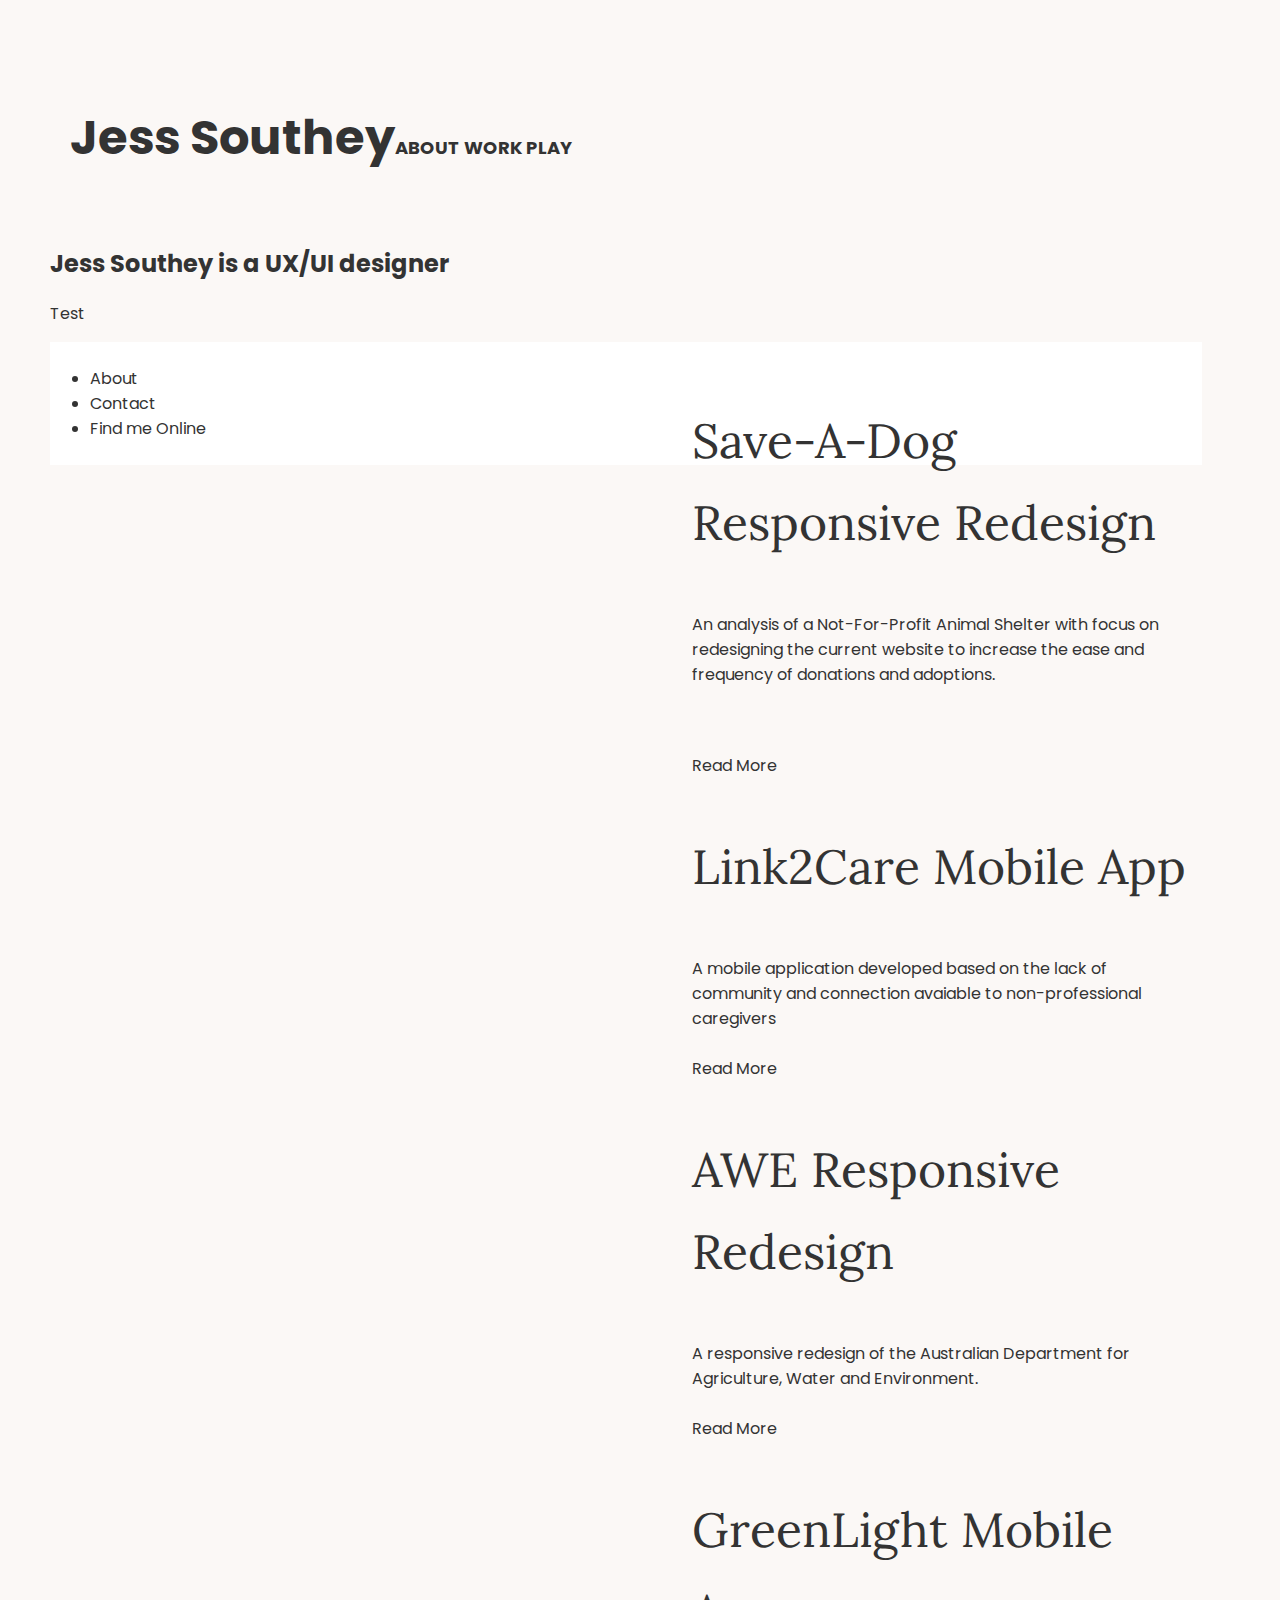
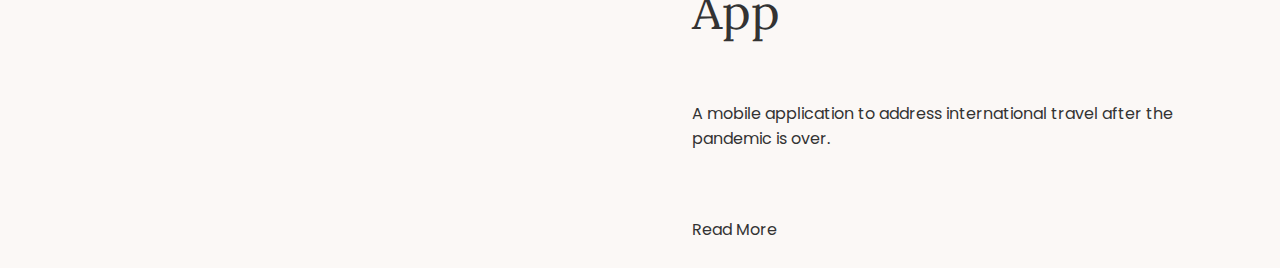
==== index.html @ 93e2e29a "work today" ====
<!DOCTYPE html>
<html>
<head>
    <title>Jess Southey - UX/UI Designer</title>
    <link rel="stylesheet" type="text/css" href="css/style.css">
    
<!-- Font Family - Poppins/Lora-->

<link rel="preconnect" href="https://fonts.googleapis.com"> 
<link rel="preconnect" href="https://fonts.gstatic.com" crossorigin>
<link href="https://fonts.googleapis.com/css2?family=Lora:ital,wght@0,400;0,500;0,600;0,700;1,400;1,500&family=Poppins:ital,wght@0,100;0,200;0,300;0,400;0,500;0,600;0,700;0,800;1,100;1,200;1,300;1,400;1,500;1,600&display=swap" rel="stylesheet">



</head>
<body>
    <div class="logo"></div>
    <div class="nav">
        <div class="left">
             <a href="index.html"><h1>Jess Southey</h1></a>
        </div>
        <div class="right">
             <a href="about.html">ABOUT</a>
             <a href="work.html">WORK</a>
             <a href="play.html">PLAY</a>
        </div>
    </div>

<div class="herobanner">
    <h2>Jess Southey is a UX/UI designer</h2>
    <p>Test</p>
    </div>

<div class="casestudies">
    
    <div class="Save-A-Dog">
     <h3>Save-A-Dog Responsive Redesign</h3>
        <p>An analysis of a Not-For-Profit Animal Shelter with focus on redesigning the current website to increase the ease and frequency of donations and adoptions.</p>

        <br><br><a href="#">Read More</a> </p>

    <div class="Link2Care">
        <h3>Link2Care Mobile App</h3>
        <p>A mobile application developed based on the lack of community and connection avaiable to non-professional caregivers

            <br><br><a href="#">Read More</a>  </p>
    </div>

    <div class="AWE">
        <h3>AWE Responsive Redesign</h3>
        <p>A responsive redesign of the Australian Department for Agriculture, Water and Environment.

            <br><br><a href="#">Read More</a>  </p>
    </div>

    <div class="GreenLight">
        <h3>GreenLight Mobile App</h3>
        <p>A mobile application to address international travel after the pandemic is over.</p>

            <br><br><a href="#">Read More</a>  </p>
</div>
  </div>

  <div id="footer">
      <ul>
          <li><a href="About">About</a></li>
          <li><a href="About">Contact</a></li>
          <li><a href="About">Find me Online</a></li>
      </ul>
  </div>
</body>

</html>
---- css/style.css ----
.nav {
    display: flex;
    padding: 20px;
    align-items: baseline;
    
}

.left{
    justify-content: left;
}

.right{
    justify-content: right;
    margin-right: 10px;
    font-size: large;
    font-weight:bolder;
}


a{
    text-decoration: none;
    color: #333;
}

a:hover {
    color: lightseagreen;
    border-bottom: 3px solid lightseagreen;
}

p{
    font-family: 'Poppins', sans-serif;
    color: #333;
    font-size: 16px;
    font-weight:normal
}

h1 {
    font-family: 'Poppins', sans-serif;
    font-size: 300%;
}

h2 {
    font-family: 'Poppins', sans-serif;
    text-decoration: none;

}

h3{
    font-family: 'Lora', serif;
font-style: normal;
font-weight: normal;
font-size: 300%;
line-height: 82px;
}

.Save-A-Dog {
   float: right;
   width: 500px;
   margin: 0px, 0px, 20px, 20px;
   padding: 10px;

}

body {
    background-color: #FBF8F6;
    color: #333;
    font-family: 'Poppins', sans-serif;
    font-size: 16px;
    font-weight: 400;
    max-width: 90%;
    margin: 50px;
}

#footer {
    background-color: #ffffff;
    padding:0.5em 0;
    width: 100%;
}
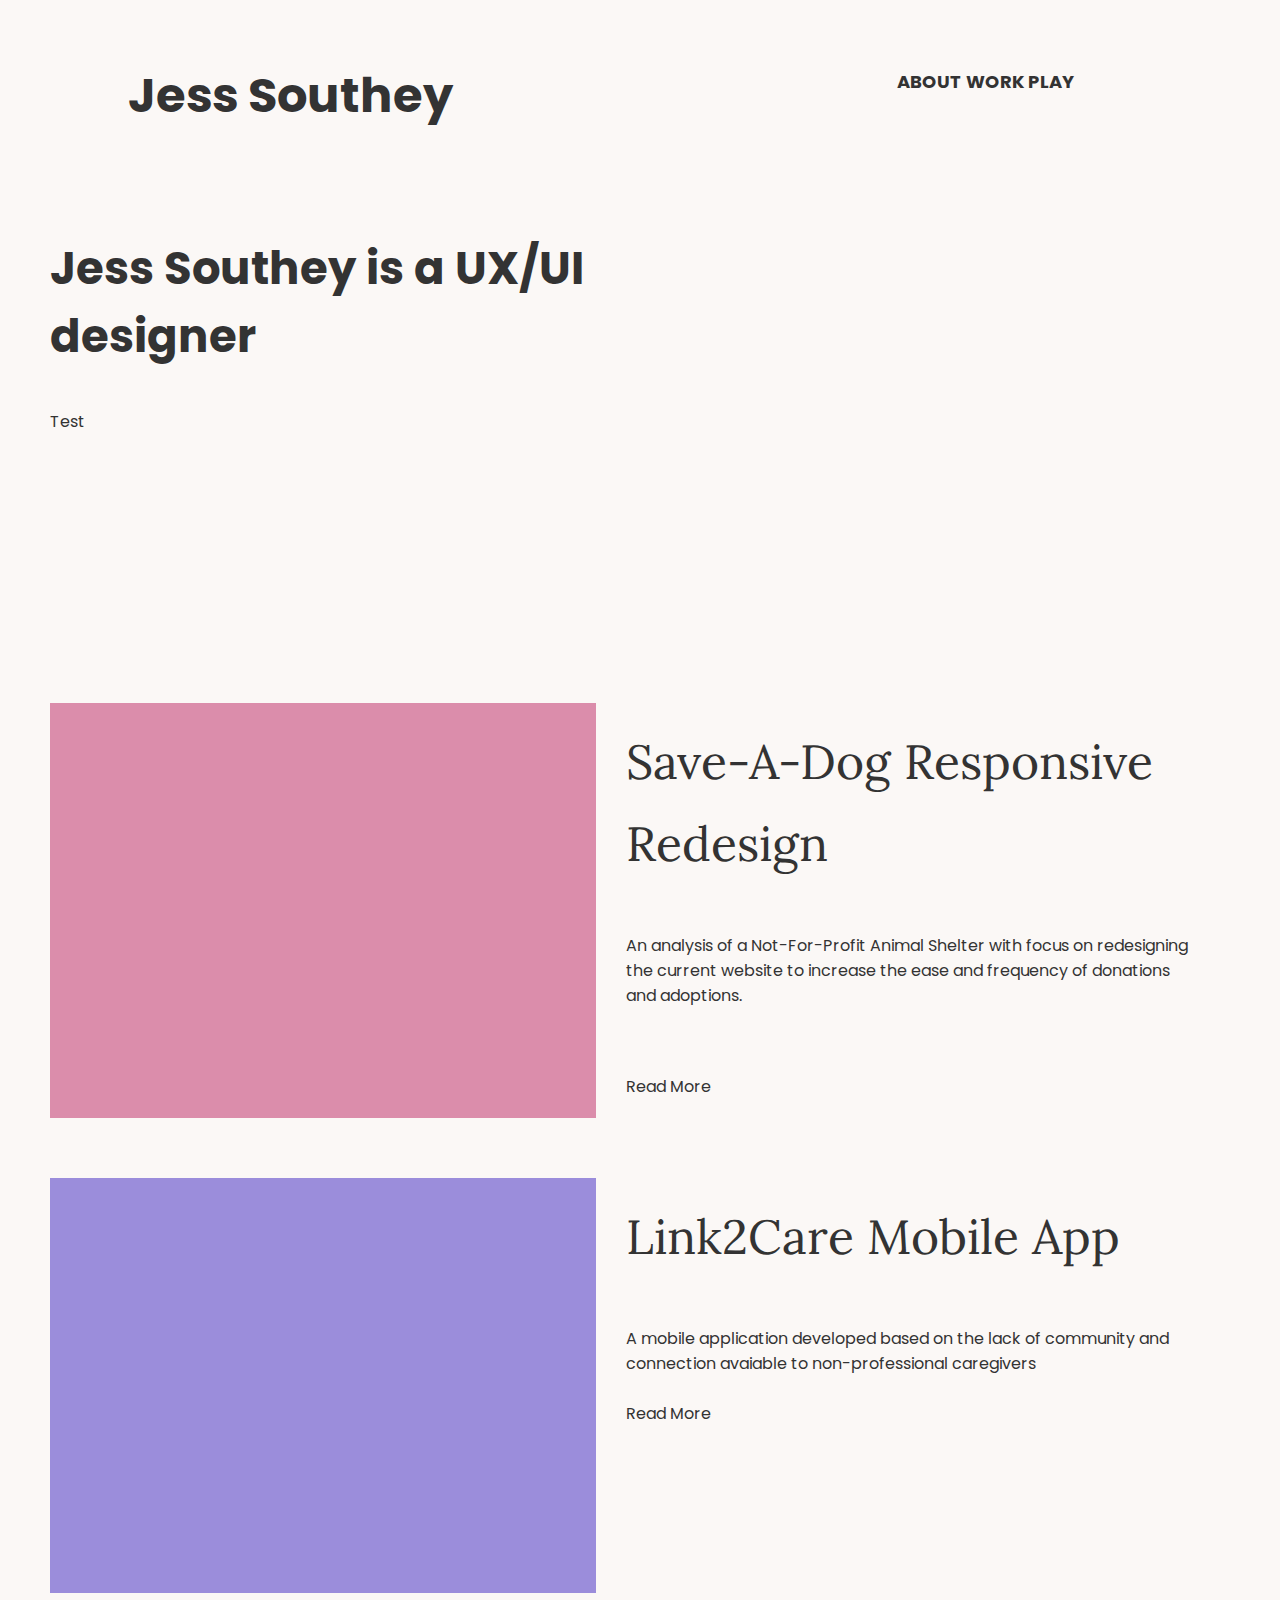
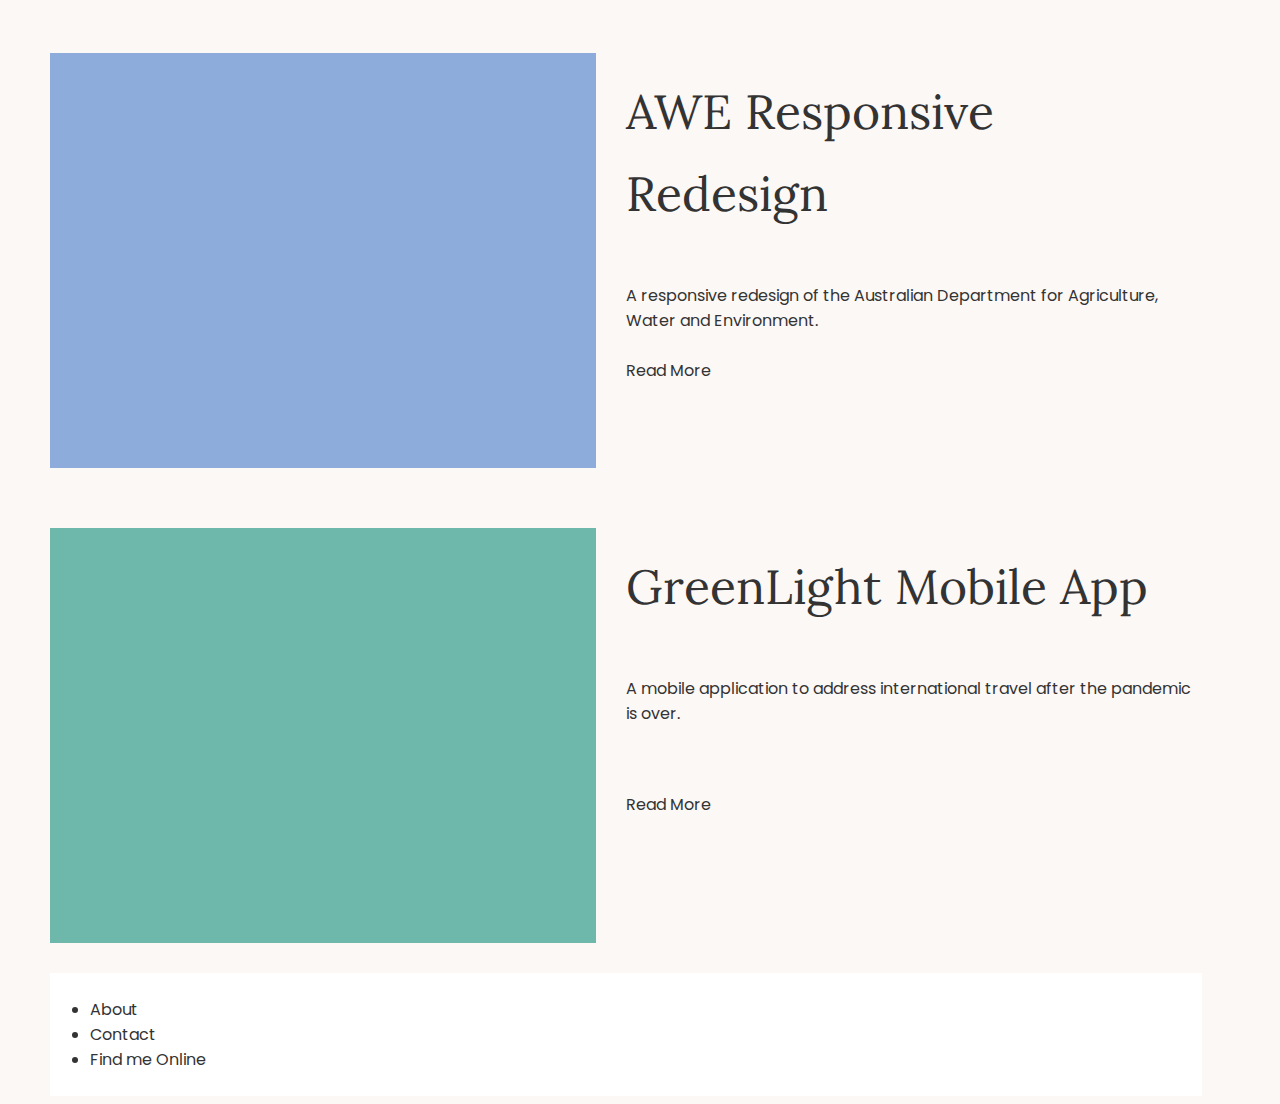
==== commit b25125fe: "3/7/21" ====
--- a/index.html
+++ b/index.html
@@ -26,42 +26,66 @@
         </div>
     </div>
 
-<div class="herobanner">
+<div class="herobannerGrid">
+    <div id="intro">
     <h2>Jess Southey is a UX/UI designer</h2>
     <p>Test</p>
+    </div></div>
+
+    <div id="photo">
+        
+        </div></div>
+
+<div class="casestudyGrid">
+    
+    <div id="casestudy1" class="casestudyGridArea">
     </div>
 
-<div class="casestudies">
-    
+    <div id="casestudy1text" class="casestudyGridArea">
     <div class="Save-A-Dog">
      <h3>Save-A-Dog Responsive Redesign</h3>
         <p>An analysis of a Not-For-Profit Animal Shelter with focus on redesigning the current website to increase the ease and frequency of donations and adoptions.</p>
 
         <br><br><a href="#">Read More</a> </p>
+    </div>
+    </div>
+        
+    <div id="casestudy2" class="casestudyGridArea">
+    </div>
 
+    <div id="casestudy2text" class="casestudyGridArea">
     <div class="Link2Care">
         <h3>Link2Care Mobile App</h3>
         <p>A mobile application developed based on the lack of community and connection avaiable to non-professional caregivers
 
             <br><br><a href="#">Read More</a>  </p>
+    </div></div>
+
+    <div id="casestudy3" class="casestudyGridArea">
+        
     </div>
 
+    <div id="casestudy3text" class="casestudyGridArea">
     <div class="AWE">
         <h3>AWE Responsive Redesign</h3>
         <p>A responsive redesign of the Australian Department for Agriculture, Water and Environment.
 
             <br><br><a href="#">Read More</a>  </p>
+    </div></div>
+
+    <div id="casestudy4" class="casestudyGridArea">
     </div>
 
-    <div class="GreenLight">
+    <div id="casestudy4text" class="casestudyGridArea">
+    <div class="GreenLight"></div>
         <h3>GreenLight Mobile App</h3>
         <p>A mobile application to address international travel after the pandemic is over.</p>
 
             <br><br><a href="#">Read More</a>  </p>
 </div>
-  </div>
+  </div></div>
 
-  <div id="footer">
+  <div class="footer">
       <ul>
           <li><a href="About">About</a></li>
           <li><a href="About">Contact</a></li>
--- a/css/style.css
+++ b/css/style.css
@@ -1,21 +1,45 @@
+/* BODY */
+
+body {
+    background-color: #FBF8F6;
+    color: #333;
+    font-family: 'Poppins', sans-serif;
+    font-size: 16px;
+    font-weight: 400;
+    max-width: 90%;
+    margin-left: 50px;
+    margin-right:50px;
+
+}
+
+
+/* NAVIGATION */
+
 .nav {
-    display: flex;
+
+    flex-direction: row;
+    margin: 0px 5%;
     padding: 20px;
     align-items: baseline;
+    height: 150px;
     
 }
 
+
 .left{
-    justify-content: left;
+    float: left;
 }
 
 .right{
-    justify-content: right;
+    float: right;
     margin-right: 10px;
     font-size: large;
-    font-weight:bolder;
+    font-weight: bolder;
+    text-align: center;
+    padding: 40px;
 }
 
+/* TYPOGRAPHY */
 
 a{
     text-decoration: none;
@@ -42,6 +66,7 @@
 h2 {
     font-family: 'Poppins', sans-serif;
     text-decoration: none;
+    font-size: 45px;
 
 }
 
@@ -53,26 +78,102 @@
 line-height: 82px;
 }
 
-.Save-A-Dog {
+/* HERO SECTION GRID */
+
+.herobannerGrid {
+    display: grid;
+    max-width: 1500px;
+    grid-template-columns: 60% 40%;
+    grid-template-rows: 475px;
+    grid-template-areas: "intro photo";
+    margin: 0 auto;
+}
+
+#intro {
+    grid-area: intro;
+    align-items: center;
+}
+
+#photo {
+    grid-area: photo;
+    background-color: blue;
+}
+
+/* CASE STUDY GRID */
+
+.casestudyGrid {
+    display: grid;
+    max-width: 1500px;
+    margin: 0 auto;
+    grid-template-columns: 1fr 1fr;
+    grid-template-rows: 475px 475px 475px 475px;
+    grid-template-areas: "casestudy1 casestudy1text" 
+    "casestudy2 casestudy2text"
+    "casestudy3 casestudy3text"
+    "casestudy4 casestudy4text";
+}
+
+#casestudy1, #casestudy2, #casestudy3, #casestudy4 {
+    padding: 10px;
+    margin-right: 30px;
+    margin-top: 30px;
+    margin-bottom: 30px;
+}
+
+#casestudy1 {
+    grid-area: casestudy1;
+    background-color: rgb(219, 141, 171);
+}
+
+#casestudy1text {
+    grid-area: casestudy1text;
+}
+
+#casestudy2 {
+    grid-area: casestudy2;
+    background-color: rgb(155, 141, 219);
+}
+
+#casestudy2text {
+    grid-area: casestudy2text;
+}
+
+#casestudy3 {
+    grid-area: casestudy3;
+    background-color: rgb(141, 172, 219);
+}
+
+#casestudy3text {
+    grid-area: casestudy3text;
+}
+
+#casestudy4 {
+    grid-area: casestudy4;
+    background-color: rgb(109, 184, 171);
+}
+
+#casestudy4text {
+    grid-area: casestudy4text;
+}
+
+.Save-A-Dog .Link2Care .AWE .GreenLight {
    float: right;
-   width: 500px;
    margin: 0px, 0px, 20px, 20px;
    padding: 10px;
+   text-align: center;
 
 }
 
-body {
-    background-color: #FBF8F6;
-    color: #333;
-    font-family: 'Poppins', sans-serif;
-    font-size: 16px;
-    font-weight: 400;
-    max-width: 90%;
-    margin: 50px;
-}
 
-#footer {
+
+
+
+
+/* FOOTER */
+.footer {
+    display: inline-flexbox;
     background-color: #ffffff;
     padding:0.5em 0;
     width: 100%;
+    align-items: flex-end;
 }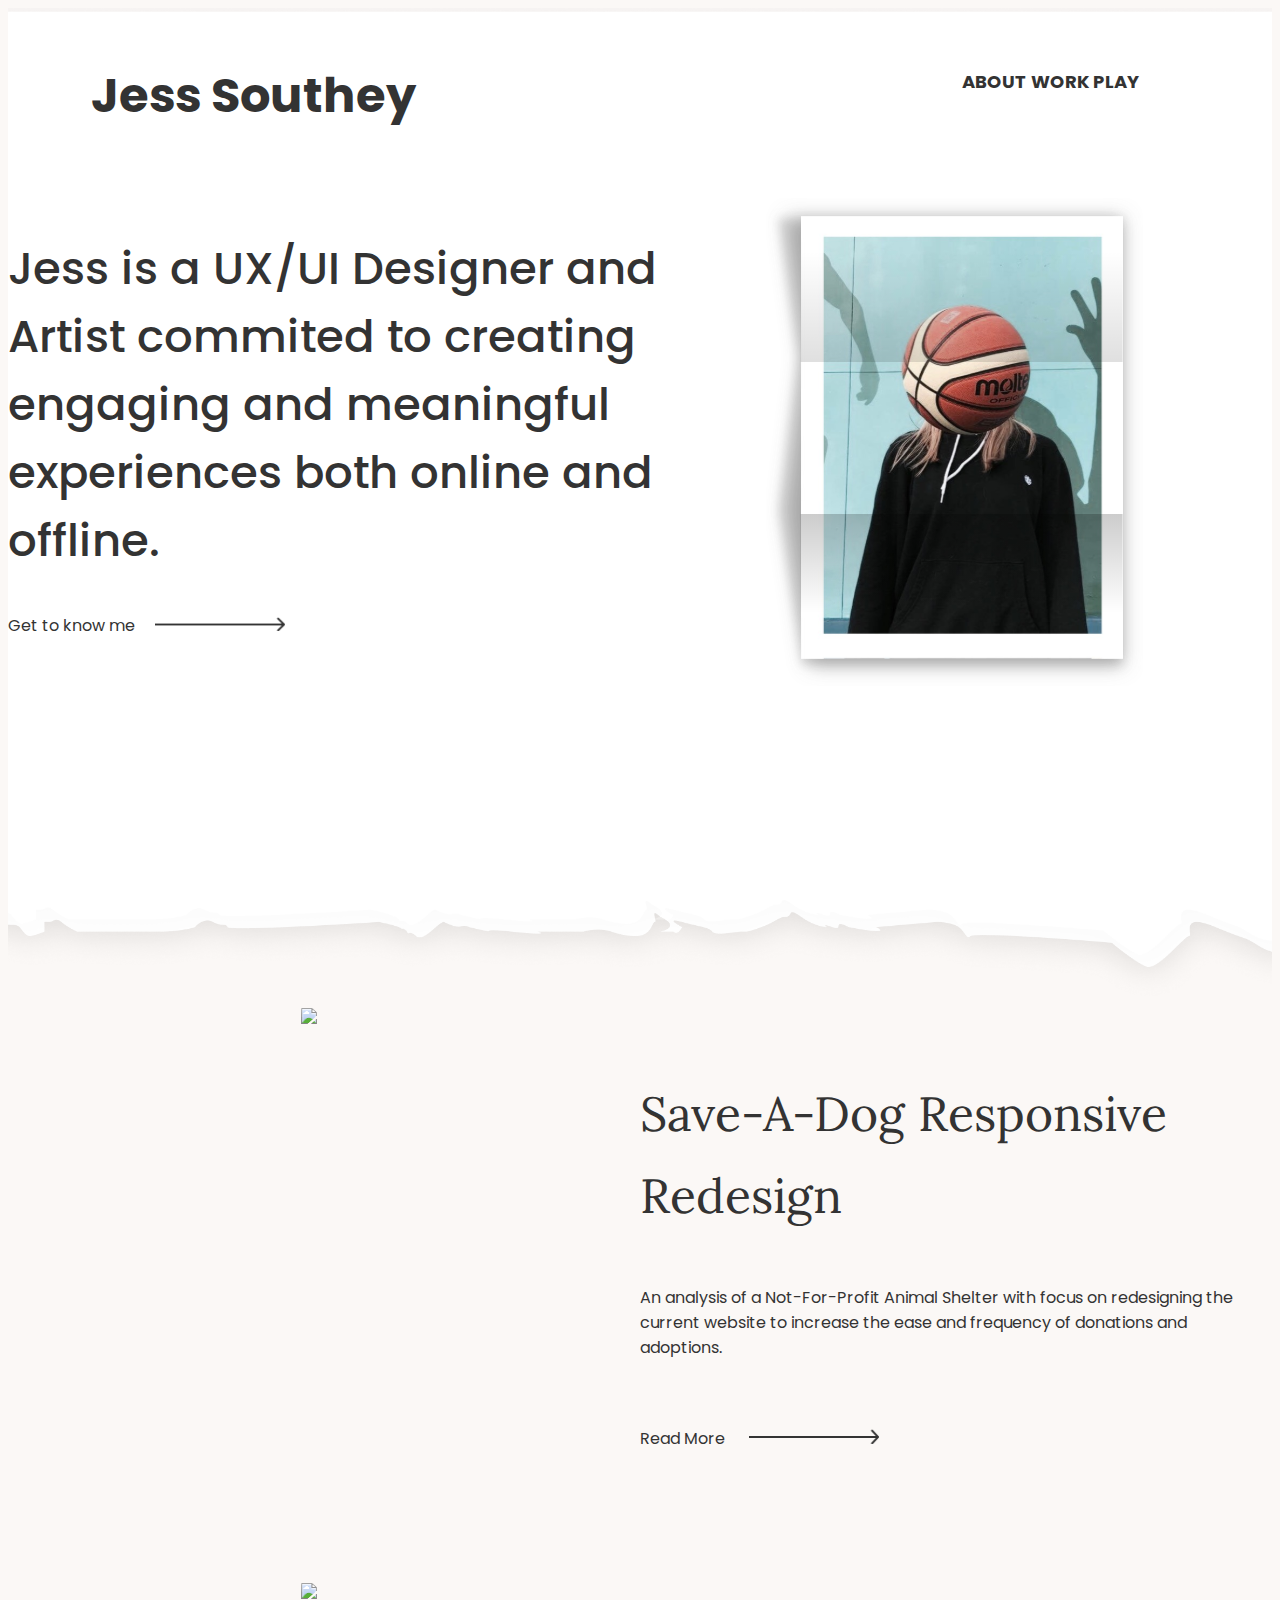
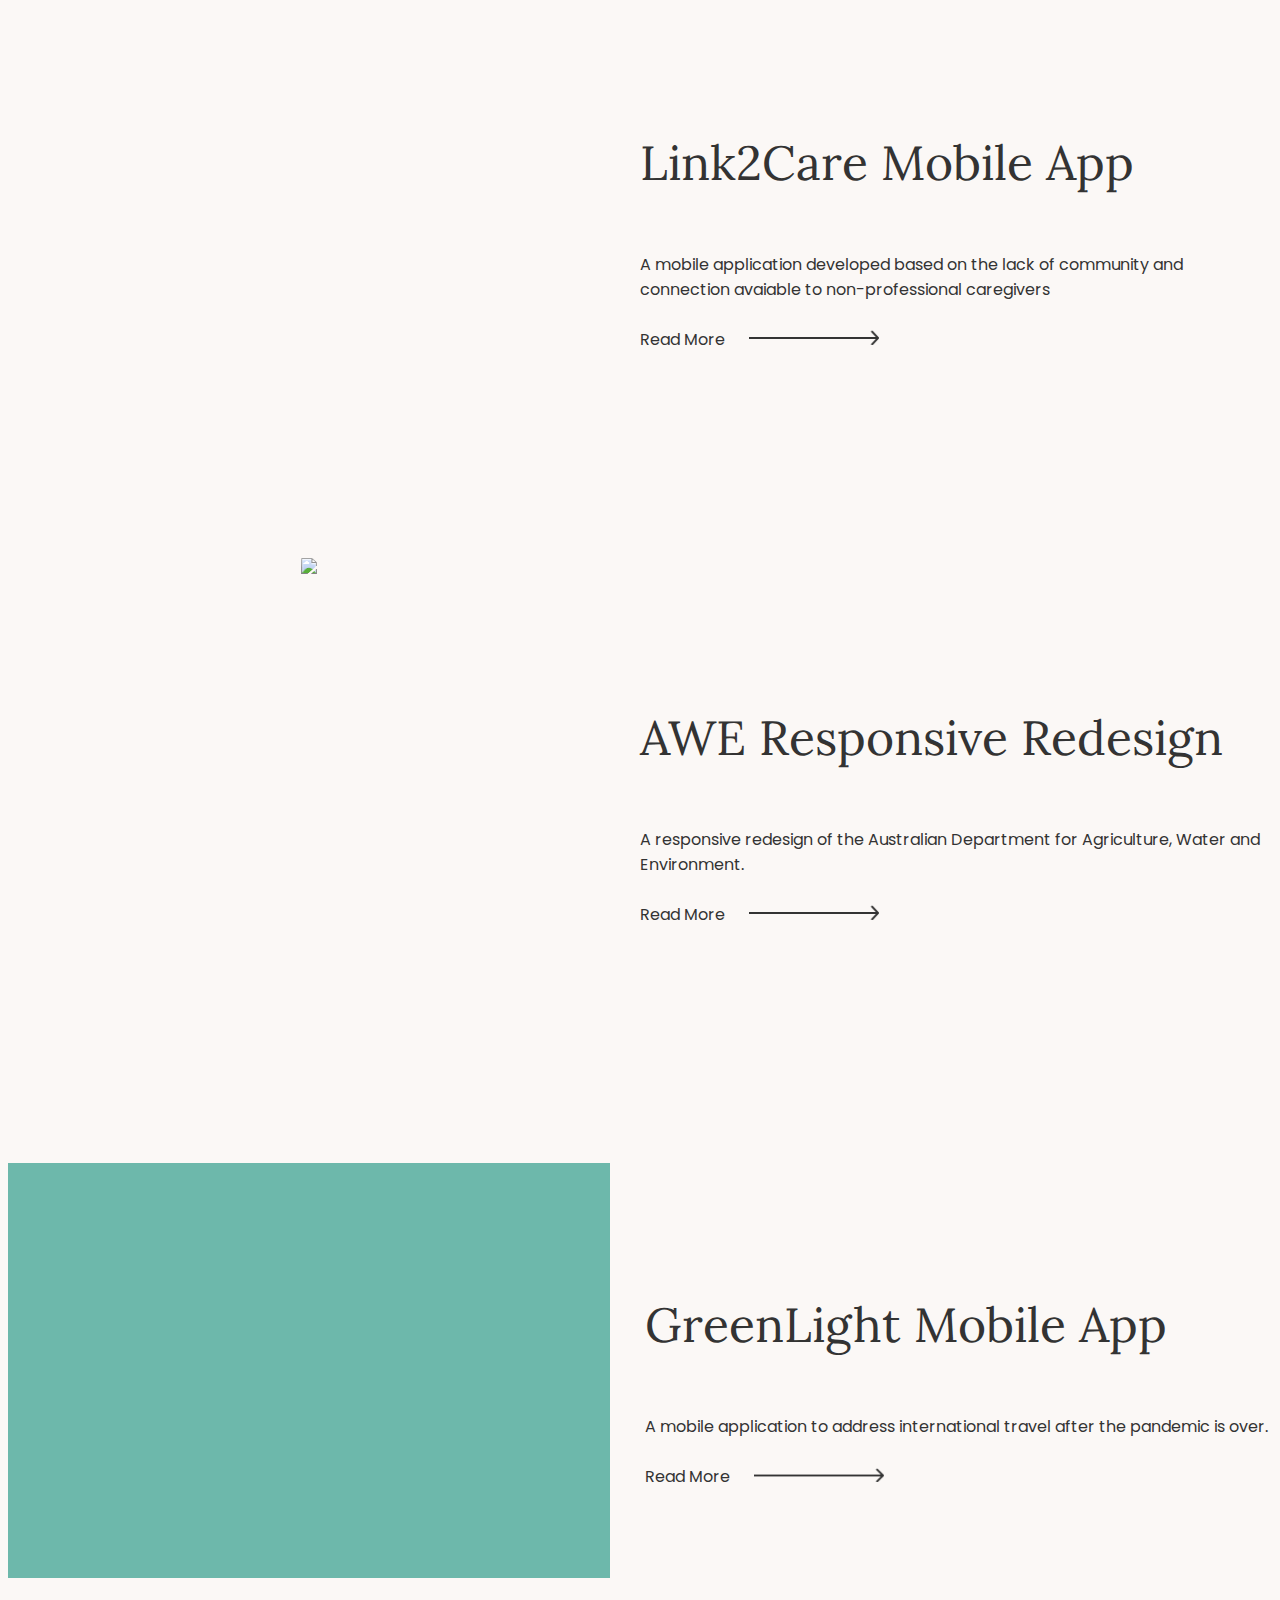
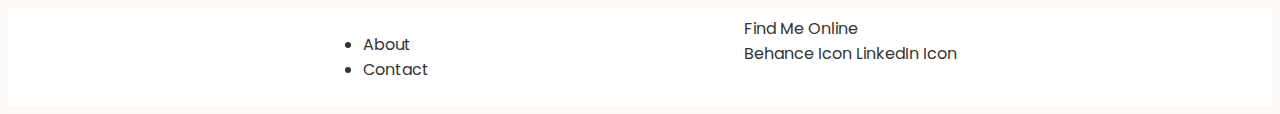
==== commit 0feb6274: "Updates 5/7/21" ====
--- a/index.html
+++ b/index.html
@@ -14,6 +14,7 @@
 
 </head>
 <body>
+    <header>
     <div class="logo"></div>
     <div class="nav">
         <div class="left">
@@ -21,77 +22,93 @@
         </div>
         <div class="right">
              <a href="about.html">ABOUT</a>
-             <a href="work.html">WORK</a>
+             <a href="index.html">WORK</a>
              <a href="play.html">PLAY</a>
         </div>
     </div>
 
 <div class="herobannerGrid">
     <div id="intro">
-    <h2>Jess Southey is a UX/UI designer</h2>
-    <p>Test</p>
-    </div></div>
+    <h2>Jess is a UX/UI Designer and Artist commited to creating engaging and meaningful experiences both online and offline.</h2>
+    <p><a href="about.html">Get to know me</a><img src="images/Line 5.png" class="arrow" width="130px"> </p>
+    </div>
 
     <div id="photo">
+        <img src="images/Group 1655.svg";>
         
         </div></div>
+        </header>
 
 <div class="casestudyGrid">
     
     <div id="casestudy1" class="casestudyGridArea">
+        <img id="casestudyimages" src="images/Save-A-Dog Case Study 21.png" height=475px;>
     </div>
 
     <div id="casestudy1text" class="casestudyGridArea">
     <div class="Save-A-Dog">
-     <h3>Save-A-Dog Responsive Redesign</h3>
+     <a href="#"><h3>Save-A-Dog Responsive Redesign</h3></a>
         <p>An analysis of a Not-For-Profit Animal Shelter with focus on redesigning the current website to increase the ease and frequency of donations and adoptions.</p>
 
-        <br><br><a href="#">Read More</a> </p>
+        <br><br><a href="#">Read More</a> <img src="images/Line 5.png" class="arrow" width="130px"> </p>
     </div>
     </div>
         
     <div id="casestudy2" class="casestudyGridArea">
+        <img id="casestudyimages" src="images/Link2Care Case Study.png" height=475px;>
     </div>
 
     <div id="casestudy2text" class="casestudyGridArea">
     <div class="Link2Care">
-        <h3>Link2Care Mobile App</h3>
+        <a href="#"><h3>Link2Care Mobile App</h3></a>
         <p>A mobile application developed based on the lack of community and connection avaiable to non-professional caregivers
 
-            <br><br><a href="#">Read More</a>  </p>
+            <br><br><a href="#">Read More</a> <img src="images/Line 5.png" class="arrow" width="130px">  </p>
     </div></div>
 
     <div id="casestudy3" class="casestudyGridArea">
-        
+        <img id="casestudyimages" src="images/AWE Case Study.png" height=475px;>
     </div>
 
     <div id="casestudy3text" class="casestudyGridArea">
     <div class="AWE">
-        <h3>AWE Responsive Redesign</h3>
+        <a href="#"><h3>AWE Responsive Redesign</h3></a>
         <p>A responsive redesign of the Australian Department for Agriculture, Water and Environment.
 
-            <br><br><a href="#">Read More</a>  </p>
+            <br><br><a href="#">Read More</a> <img src="images/Line 5.png" class="arrow" width="130px"> </p>
     </div></div>
 
     <div id="casestudy4" class="casestudyGridArea">
+        
     </div>
 
-    <div id="casestudy4text" class="casestudyGridArea">
-    <div class="GreenLight"></div>
-        <h3>GreenLight Mobile App</h3>
-        <p>A mobile application to address international travel after the pandemic is over.</p>
+<div id="casestudy4text" class="casestudyGridArea">
+    <div class="GreenLight">
+        <a href="#"><h3>GreenLight Mobile App</h3></a>
+        <p>A mobile application to address international travel after the pandemic is over.
 
-            <br><br><a href="#">Read More</a>  </p>
-</div>
-  </div></div>
+            <br><br><a href="#">Read More <img src="images/Line 5.png" class="arrow" width="130px">  </a></p>
+    </div></div>
+    </div>
 
+
+
+<section>
   <div class="footer">
       <ul>
-          <li><a href="About">About</a></li>
-          <li><a href="About">Contact</a></li>
-          <li><a href="About">Find me Online</a></li>
+          <li><a href="#">About</a></li>
+          <li><a href="#">Contact</a></li>
       </ul>
+      <div id="findmeonline">
+          <span>Find Me Online</span>
+          <div class="footer-follow">
+              <a href="#">Behance Icon</a>
+              <a href="#">LinkedIn Icon</a>
+          </div>
+      </div>
   </div>
+
+</section>
 </body>
 
 </html>--- a/css/style.css
+++ b/css/style.css
@@ -6,10 +6,45 @@
     font-family: 'Poppins', sans-serif;
     font-size: 16px;
     font-weight: 400;
-    max-width: 90%;
-    margin-left: 50px;
-    margin-right:50px;
-
+
+}
+
+header {
+    background-image: url("../images/Header\ background.png");
+    background-position: top;
+    background-size: cover;
+    background-repeat: no-repeat;
+    height: 1000px;
+    
+}
+
+#intro h2 {
+    font-family: 'Poppins', sans-serif;
+    font-weight: 500;
+}
+
+/* HERO SECTION GRID */
+
+.herobannerGrid {
+    display: grid;
+    max-width: 1500px;
+    grid-template-columns: 60% 40%;
+    grid-template-rows: 850px;
+    grid-template-areas: "intro photo";
+    margin: 0 auto;
+}
+
+#intro {
+    grid-area: intro;
+    
+}
+
+#photo {
+    grid-area: photo;
+    float: right;
+    width: 345px;
+    height: 456px;
+    top: 216px;
 }
 
 
@@ -25,9 +60,9 @@
     
 }
 
-
 .left{
     float: left;
+    margin-left: auto;
 }
 
 .right{
@@ -78,26 +113,7 @@
 line-height: 82px;
 }
 
-/* HERO SECTION GRID */
-
-.herobannerGrid {
-    display: grid;
-    max-width: 1500px;
-    grid-template-columns: 60% 40%;
-    grid-template-rows: 475px;
-    grid-template-areas: "intro photo";
-    margin: 0 auto;
-}
-
-#intro {
-    grid-area: intro;
-    align-items: center;
-}
-
-#photo {
-    grid-area: photo;
-    background-color: blue;
-}
+
 
 /* CASE STUDY GRID */
 
@@ -107,10 +123,18 @@
     margin: 0 auto;
     grid-template-columns: 1fr 1fr;
     grid-template-rows: 475px 475px 475px 475px;
+    grid-row-gap: 100px;
     grid-template-areas: "casestudy1 casestudy1text" 
     "casestudy2 casestudy2text"
     "casestudy3 casestudy3text"
     "casestudy4 casestudy4text";
+
+}
+
+.casestudyGridArea {
+    display: flex;
+    align-items: center;
+    justify-content: center;
 }
 
 #casestudy1, #casestudy2, #casestudy3, #casestudy4 {
@@ -120,9 +144,19 @@
     margin-bottom: 30px;
 }
 
+img {
+    border-radius: 3%;
+    
+}
+
+#casestudyimages:hover {
+    opacity: 0.9;
+}
+
 #casestudy1 {
     grid-area: casestudy1;
-    background-color: rgb(219, 141, 171);
+    
+    
 }
 
 #casestudy1text {
@@ -131,7 +165,7 @@
 
 #casestudy2 {
     grid-area: casestudy2;
-    background-color: rgb(155, 141, 219);
+    
 }
 
 #casestudy2text {
@@ -140,11 +174,12 @@
 
 #casestudy3 {
     grid-area: casestudy3;
-    background-color: rgb(141, 172, 219);
+
 }
 
 #casestudy3text {
     grid-area: casestudy3text;
+    vertical-align: text-bottom;
 }
 
 #casestudy4 {
@@ -160,9 +195,13 @@
    float: right;
    margin: 0px, 0px, 20px, 20px;
    padding: 10px;
-   text-align: center;
-
-}
+   text-align: center;}
+
+.arrow {
+    padding-left: 20px;
+
+}
+
 
 
 
@@ -171,9 +210,13 @@
 
 /* FOOTER */
 .footer {
-    display: inline-flexbox;
+    display: flex;
+    flex-direction: row;
+    justify-content: space-evenly;
     background-color: #ffffff;
     padding:0.5em 0;
     width: 100%;
-    align-items: flex-end;
-}+    vertical-align: top; 
+    text-decoration: none;
+}
+
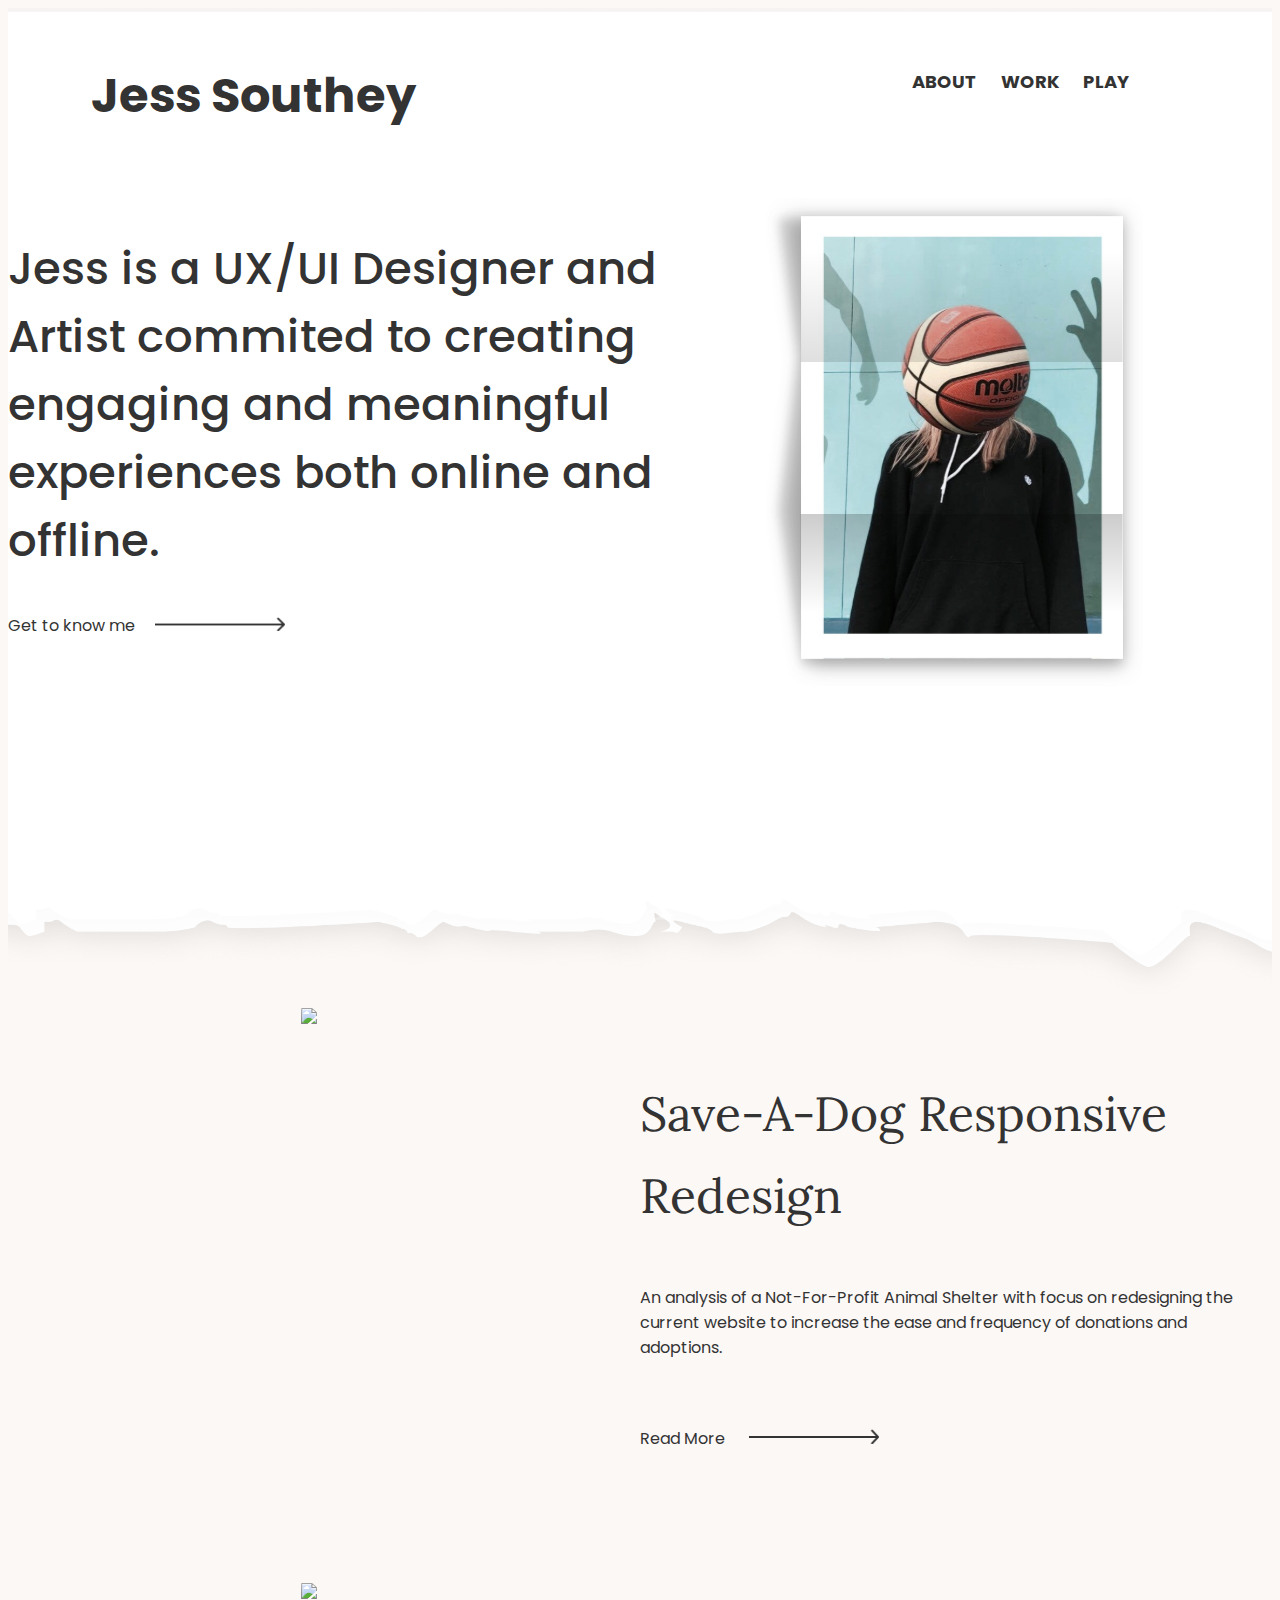
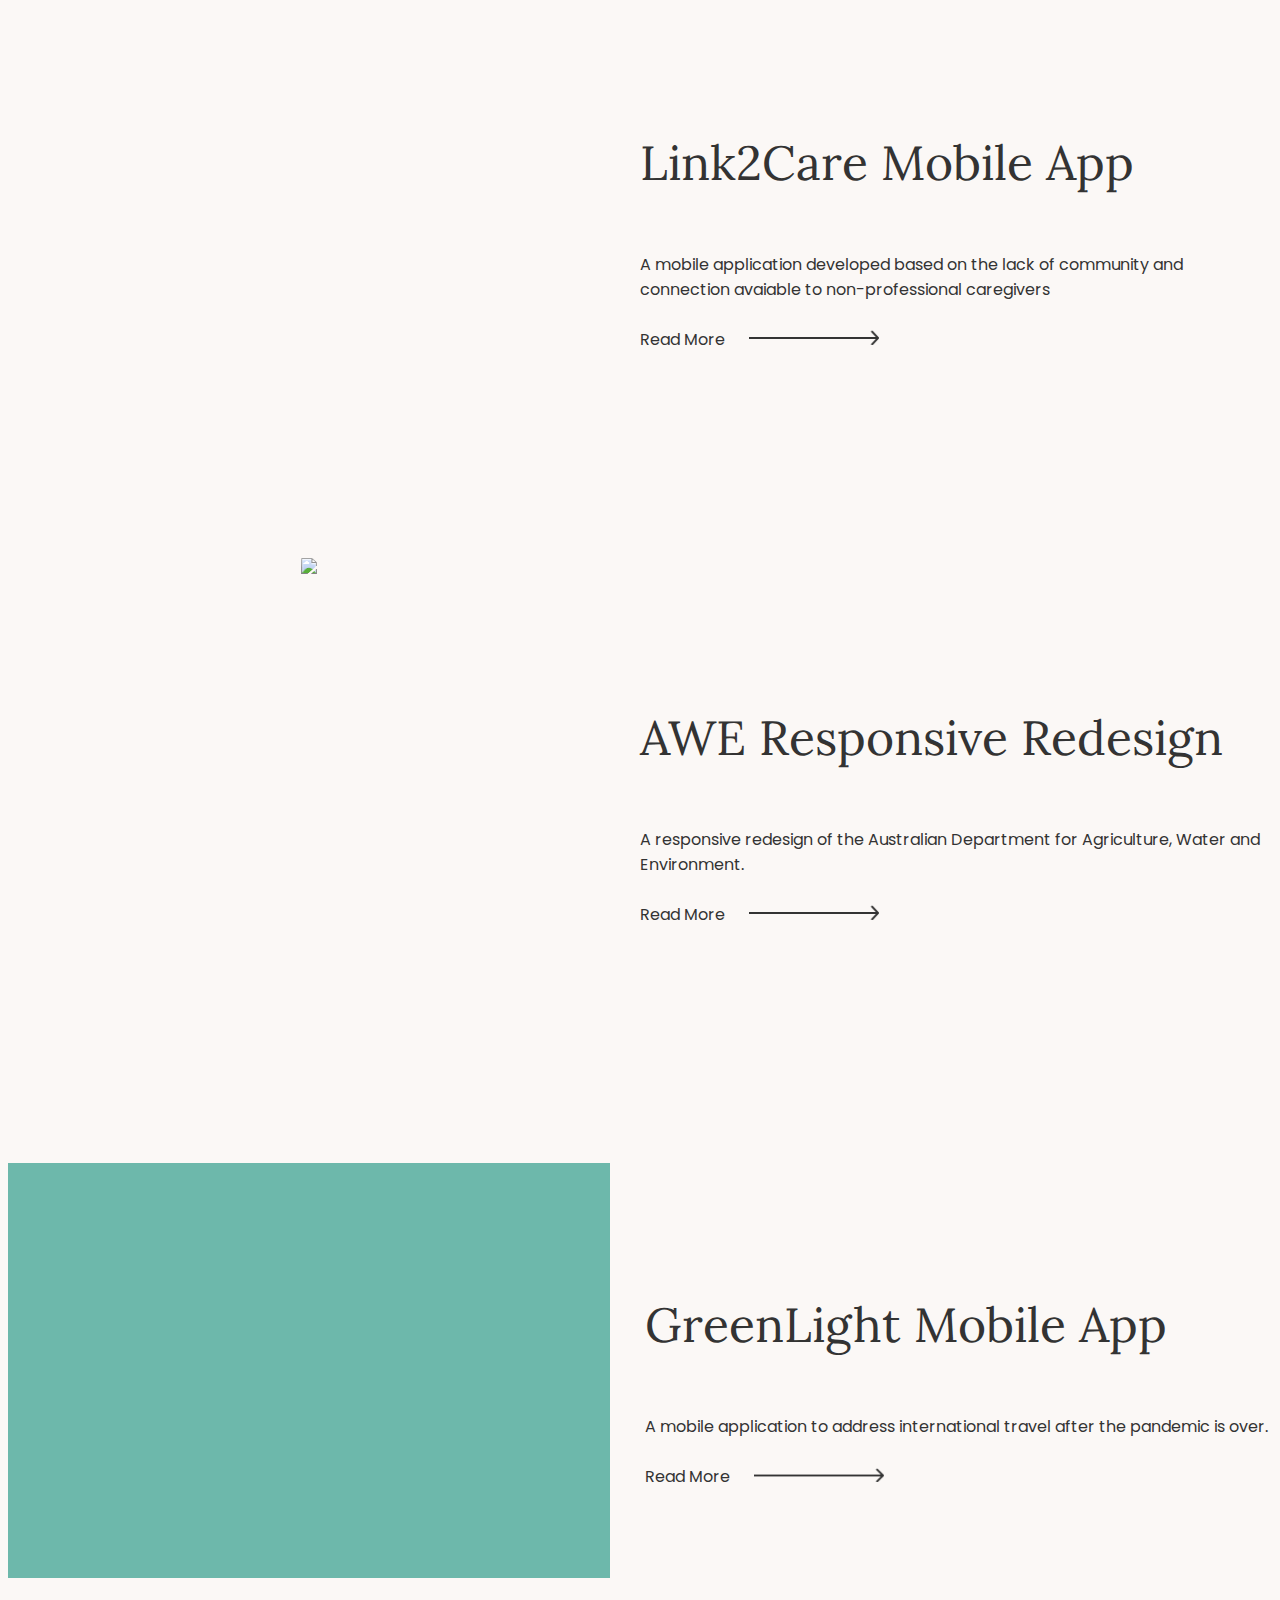
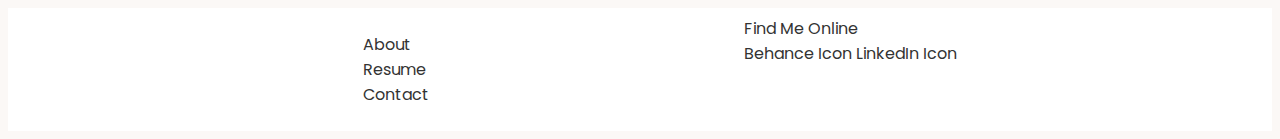
==== commit 449bdb0a: "5/7/21" ====
--- a/index.html
+++ b/index.html
@@ -21,9 +21,9 @@
              <a href="index.html"><h1>Jess Southey</h1></a>
         </div>
         <div class="right">
-             <a href="about.html">ABOUT</a>
-             <a href="index.html">WORK</a>
-             <a href="play.html">PLAY</a>
+             <a href="about.html" class="navitem">ABOUT</a>
+             <a href="index.html" class="navitem" >WORK</a>
+             <a href="play.html" class="navitem">PLAY</a>
         </div>
     </div>
 
@@ -87,7 +87,7 @@
         <a href="#"><h3>GreenLight Mobile App</h3></a>
         <p>A mobile application to address international travel after the pandemic is over.
 
-            <br><br><a href="#">Read More <img src="images/Line 5.png" class="arrow" width="130px">  </a></p>
+            <br><br><a href="#">Read More </a><img src="images/Line 5.png" class="arrow" width="130px"> </p>
     </div></div>
     </div>
 
@@ -97,6 +97,7 @@
   <div class="footer">
       <ul>
           <li><a href="#">About</a></li>
+          <li><a href="#">Resume</a></li>
           <li><a href="#">Contact</a></li>
       </ul>
       <div id="findmeonline">
--- a/css/style.css
+++ b/css/style.css
@@ -72,6 +72,11 @@
     font-weight: bolder;
     text-align: center;
     padding: 40px;
+}
+.navitem {
+    padding-right: 10px;
+    padding-left: 10px;
+
 }
 
 /* TYPOGRAPHY */
@@ -217,6 +222,9 @@
     padding:0.5em 0;
     width: 100%;
     vertical-align: top; 
-    text-decoration: none;
-}
-
+    list-style: none;
+}
+
+ul {
+    list-style: none;
+}
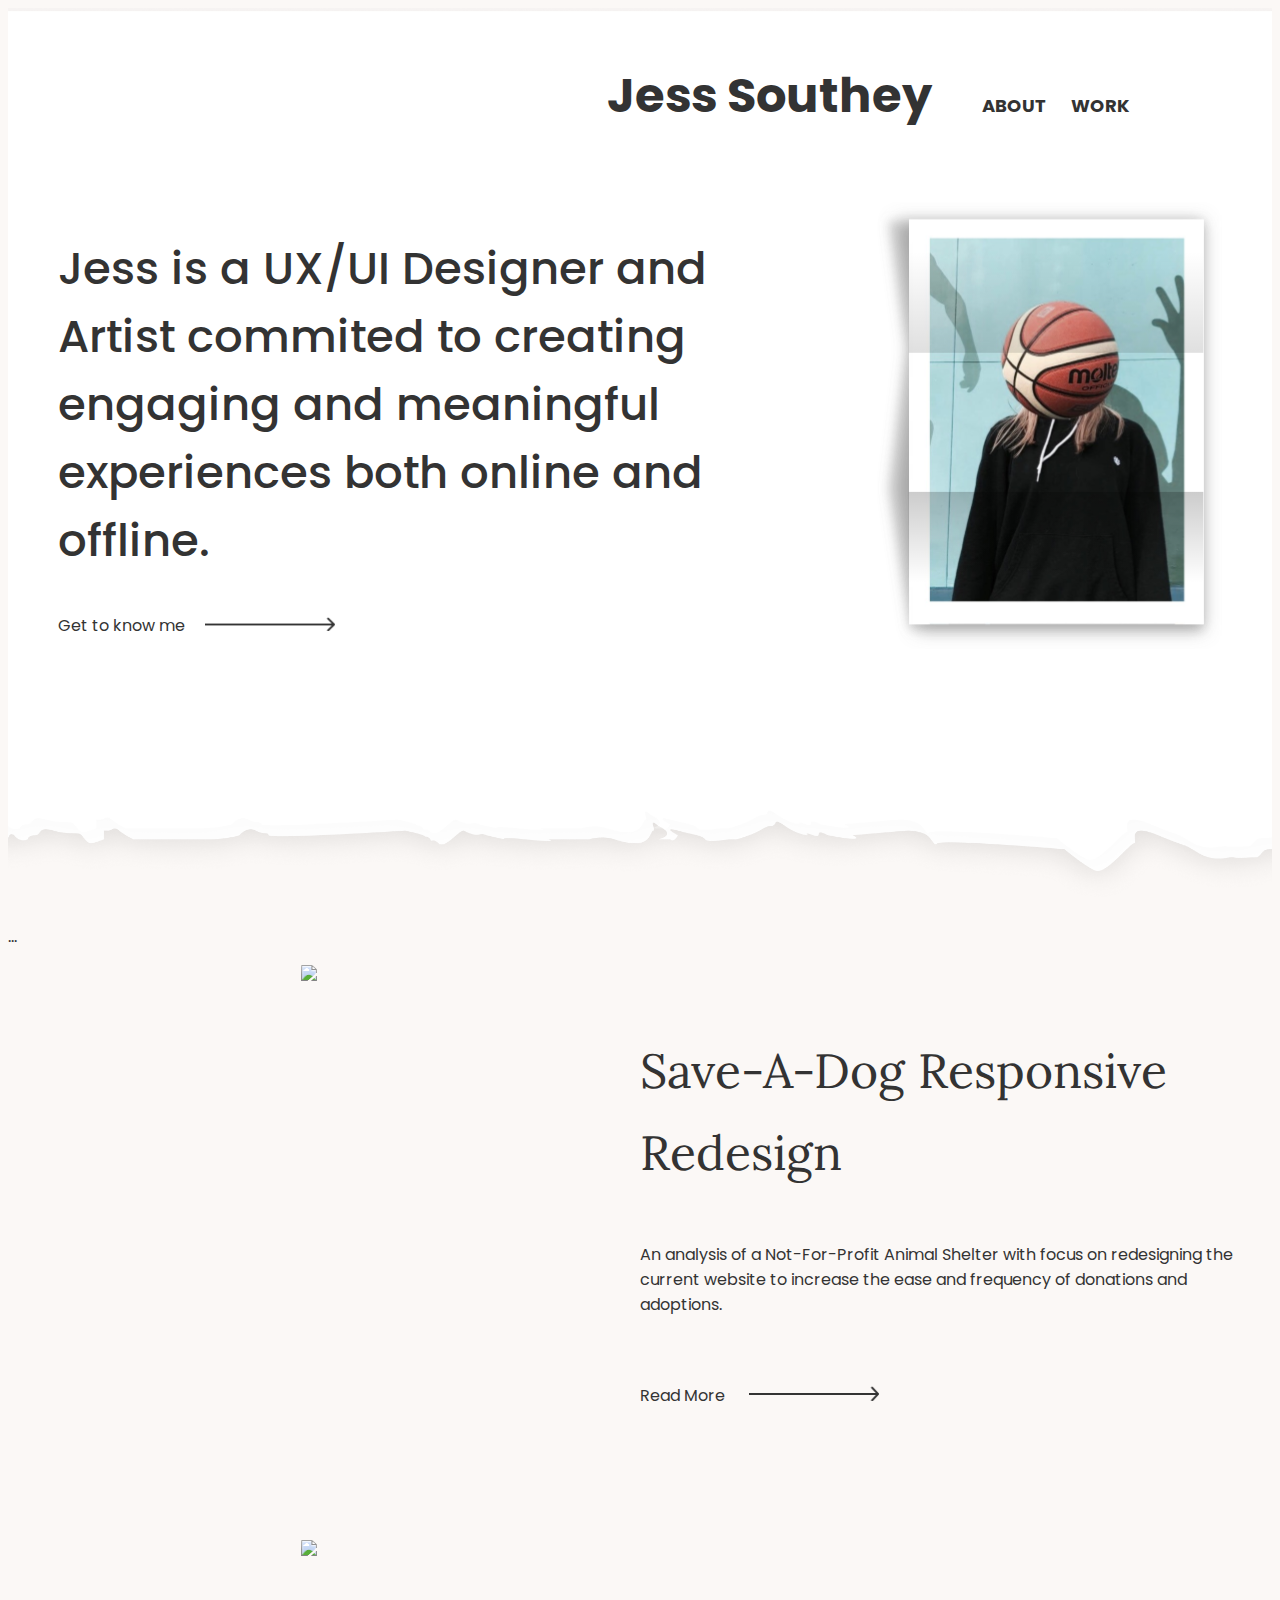
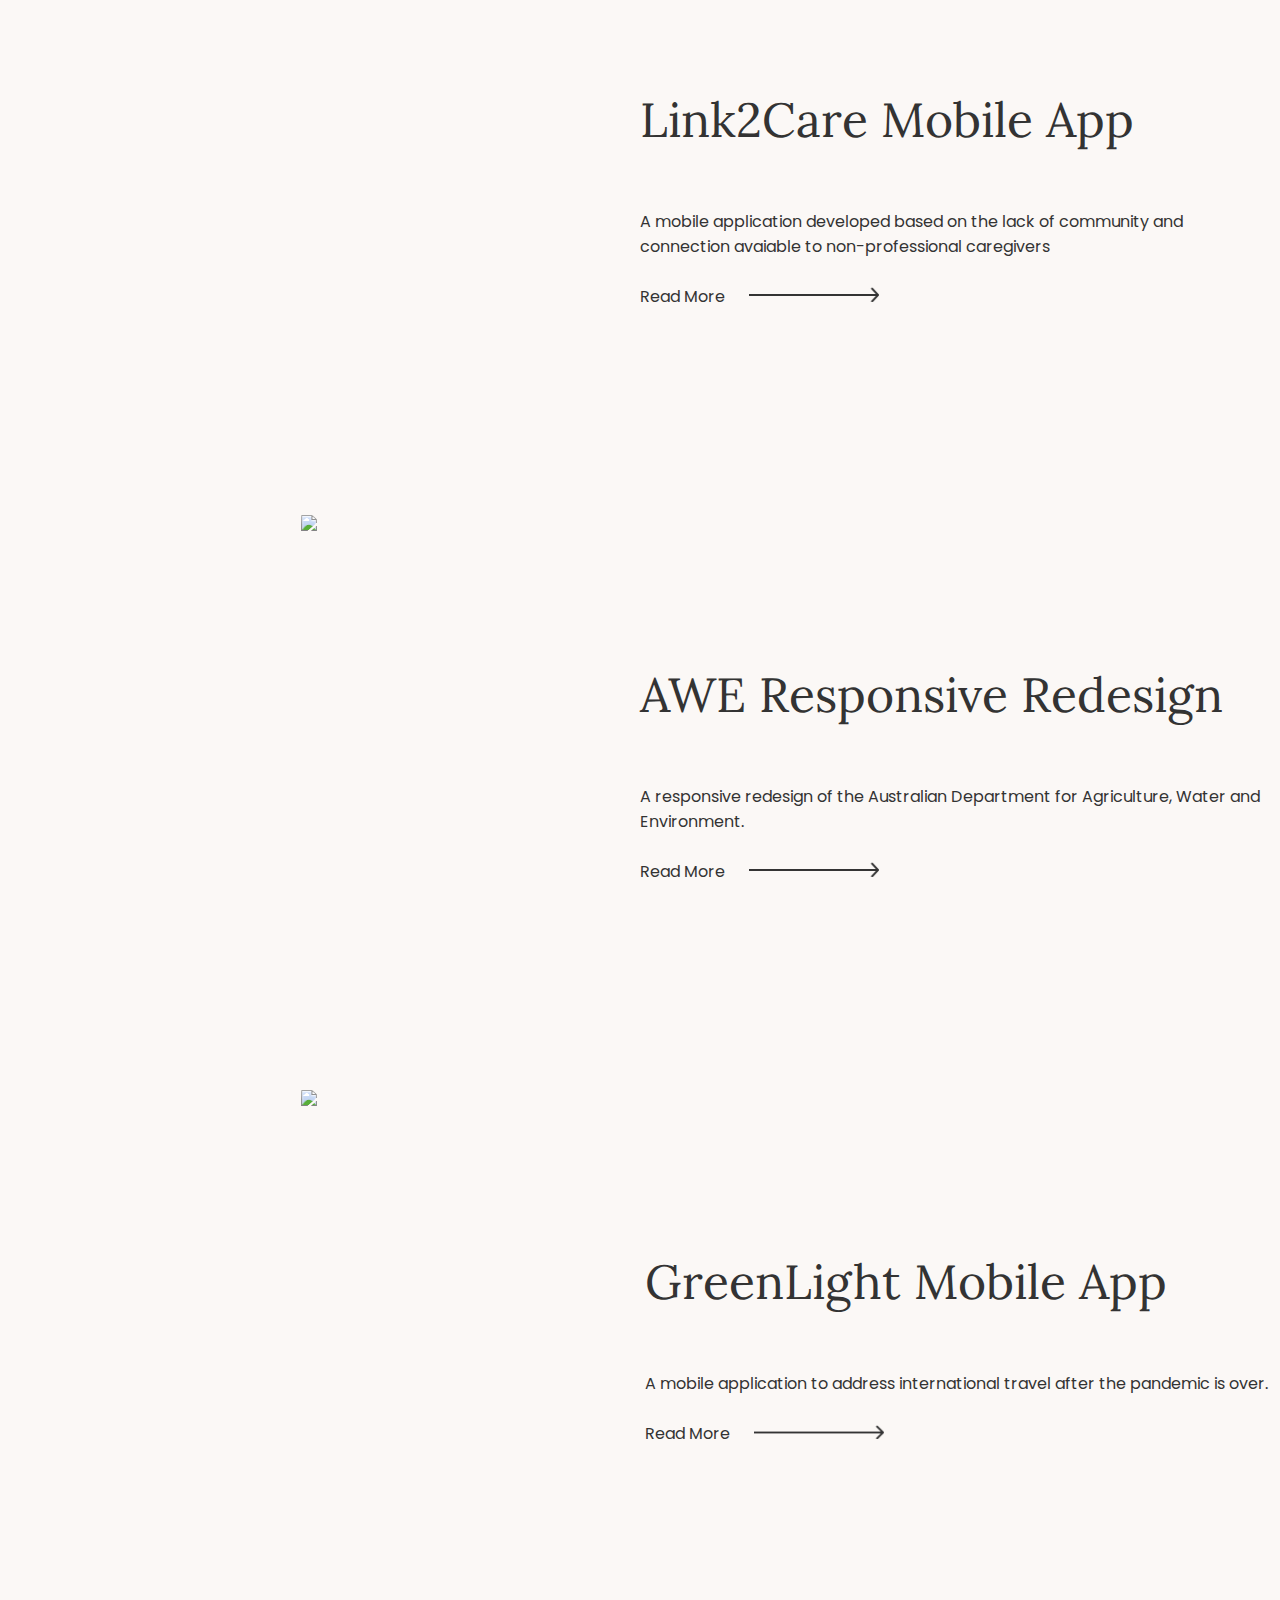
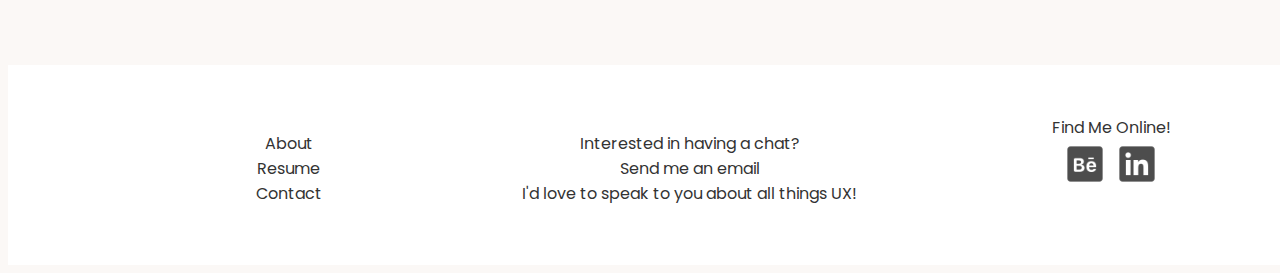
==== commit f5c70870: "Week 18 Homework" ====
--- a/index.html
+++ b/index.html
@@ -15,15 +15,13 @@
 </head>
 <body>
     <header>
-    <div class="logo"></div>
     <div class="nav">
-        <div class="left">
+        <div class="logo">
              <a href="index.html"><h1>Jess Southey</h1></a>
         </div>
         <div class="right">
              <a href="about.html" class="navitem">ABOUT</a>
-             <a href="index.html" class="navitem" >WORK</a>
-             <a href="play.html" class="navitem">PLAY</a>
+             <a href="#workNav" class="navitem" >WORK</a>
         </div>
     </div>
 
@@ -33,13 +31,16 @@
     <p><a href="about.html">Get to know me</a><img src="images/Line 5.png" class="arrow" width="130px"> </p>
     </div>
 
-    <div id="photo">
-        <img src="images/Group 1655.svg";>
+    <div>
+        <img id="photo" src="images/Group 1655.svg";>
         
         </div></div>
         </header>
+ <a id="workNav"> <p>...</p> </a>
+
 
 <div class="casestudyGrid">
+   
     
     <div id="casestudy1" class="casestudyGridArea">
         <img id="casestudyimages" src="images/Save-A-Dog Case Study 21.png" height=475px;>
@@ -79,7 +80,7 @@
     </div></div>
 
     <div id="casestudy4" class="casestudyGridArea">
-        
+        <img id="casestudyimages" src="images/GreenLight Case Study.png" height=475px;>
     </div>
 
 <div id="casestudy4text" class="casestudyGridArea">
@@ -94,17 +95,23 @@
 
 
 <section>
-  <div class="footer">
+  <div class="footerGrid">
+      <div class="message">
+          <p>Interested in having a chat?<br> Send me an <a href="#">email</a><br> I'd love to speak to you about all things UX! <p>
+      </div>
+      <div class="links">
       <ul>
-          <li><a href="#">About</a></li>
+          <li><a href="about.html">About</a></li>
           <li><a href="#">Resume</a></li>
           <li><a href="#">Contact</a></li>
-      </ul>
-      <div id="findmeonline">
-          <span>Find Me Online</span>
-          <div class="footer-follow">
-              <a href="#">Behance Icon</a>
-              <a href="#">LinkedIn Icon</a>
+      </ul></div>
+      <div class="findmeonline">
+          <span>Find Me Online!</span>
+              <li><a href="#">
+                  <img src="images/Behance.png" alt="Behance" width=48px>
+              </a>
+              <a href="#"><img src="images/LinkedIn.png" alt="Behance" width=48px></a></li>
+              
           </div>
       </div>
   </div>
--- a/css/style.css
+++ b/css/style.css
@@ -5,17 +5,28 @@
     color: #333;
     font-family: 'Poppins', sans-serif;
     font-size: 16px;
-    font-weight: 400;
-
-}
+    font-weight: normal;
+
+}
+
+    
+
 
 header {
     background-image: url("../images/Header\ background.png");
-    background-position: top;
+    background-position: bottom;
     background-size: cover;
     background-repeat: no-repeat;
-    height: 1000px;
-    
+    height: 900px;
+    
+}
+
+.aboutPageHeader {
+    background-image:  url("../images/Header\ background.png");
+    background-position: bottom;
+    background-size: cover;
+    background-repeat: no-repeat;
+    height: 300px;
 }
 
 #intro h2 {
@@ -28,14 +39,16 @@
 .herobannerGrid {
     display: grid;
     max-width: 1500px;
+    justify-content: center;
     grid-template-columns: 60% 40%;
-    grid-template-rows: 850px;
+    grid-template-rows: 600px;
     grid-template-areas: "intro photo";
     margin: 0 auto;
 }
 
 #intro {
     grid-area: intro;
+    margin-left: 50px;
     
 }
 
@@ -45,13 +58,15 @@
     width: 345px;
     height: 456px;
     top: 216px;
+    padding-left: 100px;
+    margin-right: 50px;
 }
 
 
 /* NAVIGATION */
 
 .nav {
-
+    display: flex;
     flex-direction: row;
     margin: 0px 5%;
     padding: 20px;
@@ -60,9 +75,10 @@
     
 }
 
-.left{
+.logo{
     float: left;
     margin-left: auto;
+    
 }
 
 .right{
@@ -81,6 +97,10 @@
 
 /* TYPOGRAPHY */
 
+p #workNav {
+    color: #FBF8F6;
+}
+
 a{
     text-decoration: none;
     color: #333;
@@ -95,7 +115,7 @@
     font-family: 'Poppins', sans-serif;
     color: #333;
     font-size: 16px;
-    font-weight:normal
+    font-weight:normal;
 }
 
 h1 {
@@ -118,9 +138,23 @@
 line-height: 82px;
 }
 
-
-
-/* CASE STUDY GRID */
+h4{
+    font-family: 'Lora', serif;
+font-style: normal;
+font-weight: normal;
+font-size: 200%;
+}
+
+h5{
+    font-family: 'Lora', serif;
+font-style: normal;
+font-weight: normal;
+font-size: 150%;
+}
+
+
+
+/* HOMEPAGE CASE STUDY GRID */
 
 .casestudyGrid {
     display: grid;
@@ -149,13 +183,14 @@
     margin-bottom: 30px;
 }
 
-img {
+#casestudyimages {
     border-radius: 3%;
     
 }
 
 #casestudyimages:hover {
     opacity: 0.9;
+    border-radius: 3%;
 }
 
 #casestudy1 {
@@ -184,47 +219,273 @@
 
 #casestudy3text {
     grid-area: casestudy3text;
-    vertical-align: text-bottom;
+    
 }
 
 #casestudy4 {
     grid-area: casestudy4;
-    background-color: rgb(109, 184, 171);
+    
 }
 
 #casestudy4text {
     grid-area: casestudy4text;
 }
 
-.Save-A-Dog .Link2Care .AWE .GreenLight {
-   float: right;
-   margin: 0px, 0px, 20px, 20px;
-   padding: 10px;
-   text-align: center;}
-
 .arrow {
     padding-left: 20px;
 
 }
 
 
-
-
-
-
-
 /* FOOTER */
-.footer {
-    display: flex;
-    flex-direction: row;
-    justify-content: space-evenly;
+.footerGrid {
+    display: grid;
+    grid-template-columns: 1fr 1fr 1fr;
+    grid-template-rows: 100px;
+    grid-template-areas: "links message findmeonline";
+    justify-content:space-between;
     background-color: #ffffff;
-    padding:0.5em 0;
+    padding:50px;
+    margin-top: 100px;
     width: 100%;
     vertical-align: top; 
     list-style: none;
+    text-align: center;
+}
+
+.links {
+    grid-area: links;
+}
+
+.findmeonline {
+    grid-area: findmeonline;
+}
+
+.message {
+    grid-area: message;
 }
 
 ul {
     list-style: none;
 }
+
+
+/* ABOUT PAGE GRID */
+
+.aboutPageGrid {
+    display: grid;
+    max-width: 1500px;
+    margin: 0 auto;
+    grid-template-columns: 75% 25%;
+    grid-template-rows: 100%;
+    grid-row-gap: 100px;
+    grid-template-areas: "aboutWork aboutSkills";
+
+}
+
+.aboutPage {
+    margin: 0 auto;
+    max-width: 1000px;
+    
+}
+
+p #aboutbalance {
+    text-align: center;
+}
+
+.artGrid {
+    display: grid;
+    max-width: 1500px;
+    margin: 0 auto;
+    grid-template-columns: 1fr 1fr 1fr;
+    grid-template-rows: 250px;
+    grid-template-areas: "artimages1 artimages2 artimages3";
+    align-items: center;
+}
+
+#artimages1 {
+    grid-area: artimages1;
+}
+
+#artimages2 {
+    grid-area: artimages2;
+}
+
+#artimages3 {
+    grid-area: artimages3;
+}
+
+#artimages1, #artimages2, #artimages3 {
+    padding: 10px;
+    justify-content: center;
+}
+
+
+
+
+
+
+/* MEDIA QUERY */
+
+@media only screen and (max-width: 600px){
+    
+    /* MEDIA QUERY - NAVIGATION */
+    
+    .nav {
+        display: flex;
+        flex-direction: row;
+        margin: 0px 5%;
+        padding: 20px;
+        align-items: baseline;
+        height: 150px;
+
+        
+    }
+    
+    .logo{
+        float: left;
+        margin-left: 0;
+        font-size: 10px !important;
+    }
+    
+    .right{
+        float: right;
+        font-size: small;
+        font-weight: bolder;
+        text-align: center;
+        padding: 40px;
+    }
+    .navitem {
+        padding-right: 10px;
+        padding-left: 10px;
+    
+    }
+
+    /* MEDIA QUERY HEADER AND HERO BANNER */
+
+header {
+    height: 700px;
+}
+    .herobannerGrid {
+        display: grid;
+        max-width: 600px;
+        justify-content: center;
+        grid-template-columns: 60% 40%;
+        grid-template-rows: 600px;
+        grid-template-areas: "intro photo";
+        margin: 0 auto;
+       
+    
+    }
+    
+    #intro {
+        grid-area: intro;
+        font-size: 12px !important;
+        margin-left: 20px;
+        
+    }
+    
+    h2 {
+        font-size: 28px;
+    }
+
+    #photo {
+        grid-area: photo;
+    
+        width: 200px;
+        padding-left: 100px;
+    }
+
+    /* MEDIA QUERY CASE STUDIES */
+
+    .casestudyGrid {
+        grid-template-columns: 1fr;
+        grid-template-rows: 475px 300px 475px 300px 475px 300px 475px 300px;
+        grid-row-gap: 10px;
+        grid-template-areas: 
+        "casestudy1"
+        "casestudy1text" 
+        "casestudy2" 
+        "casestudy2text"
+        "casestudy3" 
+        "casestudy3text"
+        "casestudy4" 
+        "casestudy4text";}
+
+        #casestudy1, #casestudy2, #casestudy3, #casestudy4, #casestudyimages {
+            padding: 10px;
+            margin-right: 30px;
+            margin-top: 30px;
+            margin-bottom: 30px;
+            max-height: 400px;
+            
+        
+        }
+
+        #casestudyimages {
+            border-radius: 7%;}
+
+        #casestudy1text, #casestudy2text, #casestudy3text, #casestudy4text {
+            padding: 40px;
+            margin-right: 30px;
+            margin-left: 30px;
+            max-height: 400px;
+            font-size: x-small;
+        
+        }
+    
+/* MEDIA QUERY ABOUT PAGE */
+
+        .aboutPageGrid {
+            display: grid;
+            margin: 0 auto;
+            grid-template-columns: 1fr;
+            grid-template-rows: 50% 50%;
+            grid-row-gap: 10px;
+            grid-template-areas: "aboutWork" "aboutSkills";
+        
+        }
+        
+        .aboutPage {
+            margin: 0 auto;
+            max-width: 1000px;
+            
+        }
+        
+        p #aboutbalance {
+            text-align: center;
+        }
+        
+        .artGrid {
+            display: grid;
+            max-width: 600px;
+            margin: 0 auto;
+            grid-template-columns: 1fr;
+            grid-template-rows: 250px 250px 250px;
+            grid-template-areas: "artimages1" "artimages2" "artimages3";
+            justify-content: center;
+        }
+        
+        #artimages1 {
+            grid-area: artimages1;
+            
+        }
+        
+        #artimages2 {
+            grid-area: artimages2;
+           
+        }
+        
+        #artimages3 {
+            grid-area: artimages3;
+           
+        }
+        
+        #artimages1, #artimages2, #artimages3 {
+            padding: 10px;
+            align-items: center;
+            justify-content: center;
+            height: unset;
+            max-width: 300px;
+        }
+    }
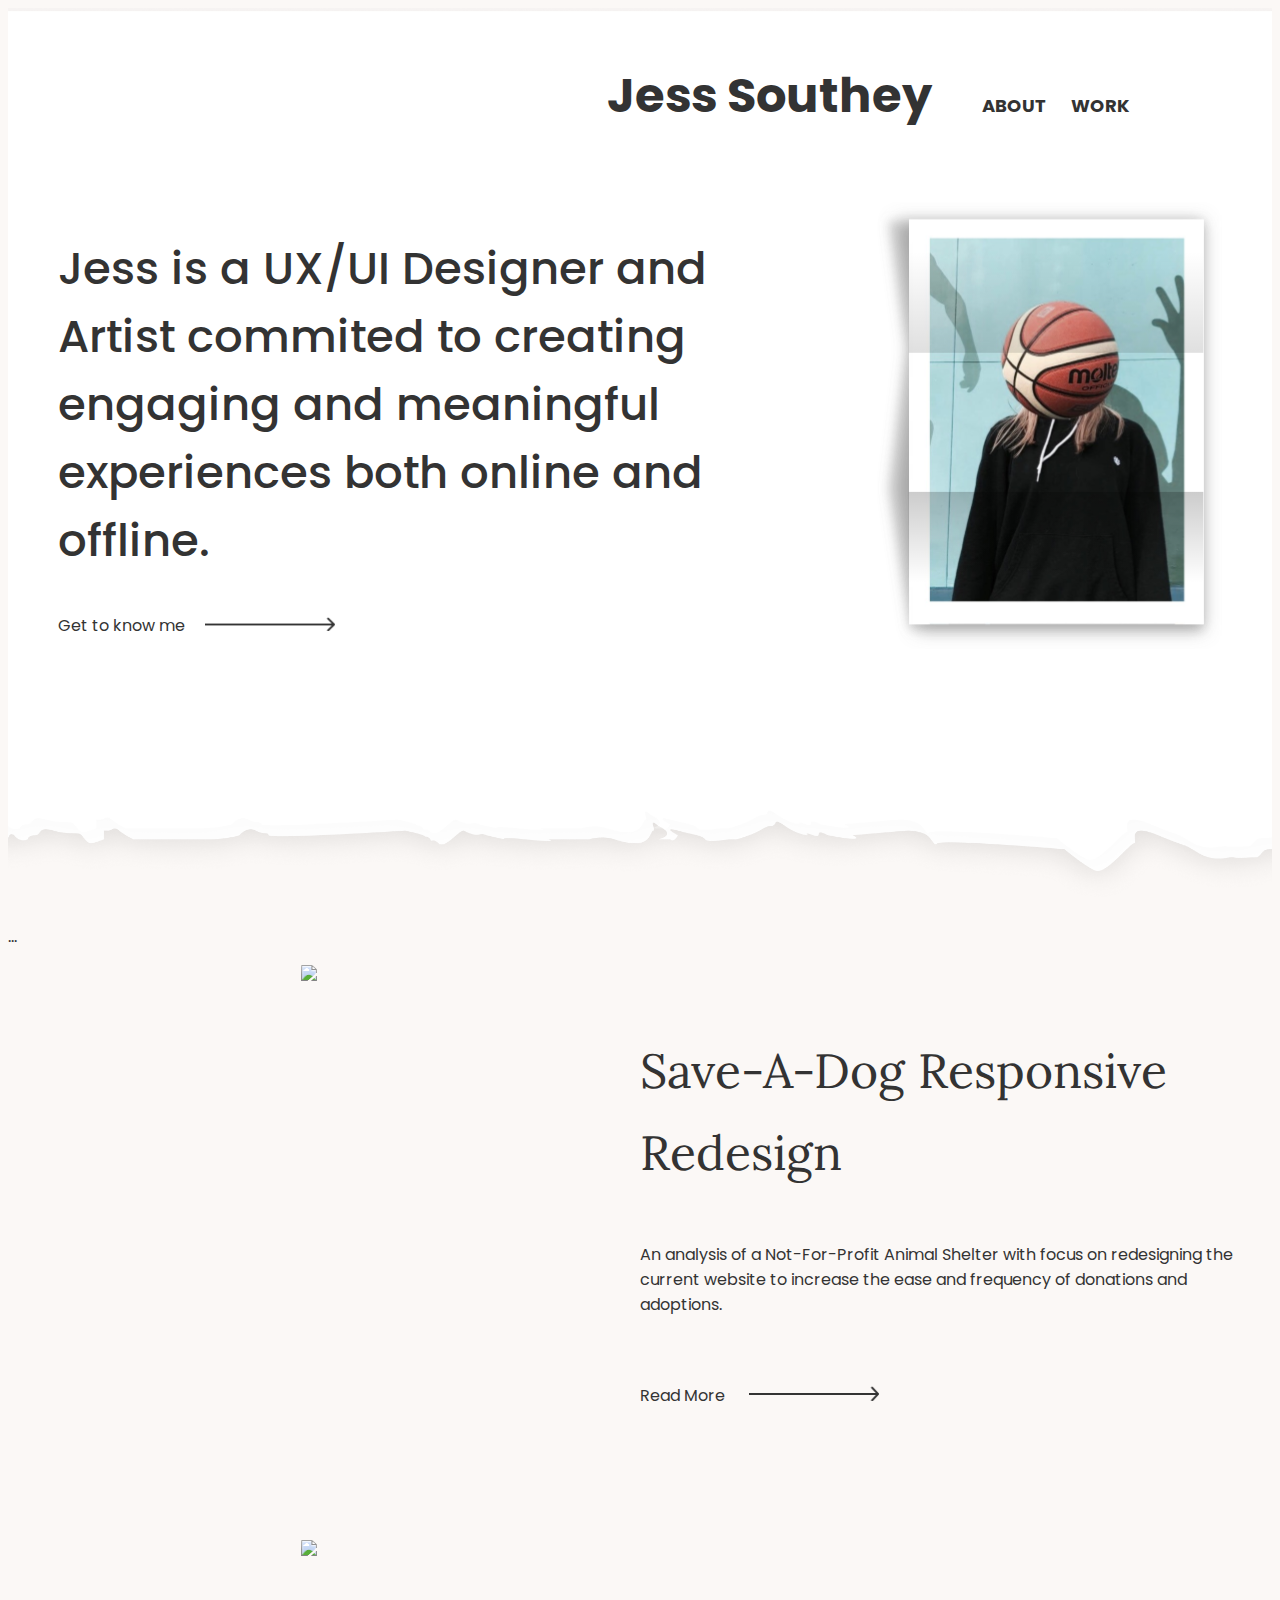
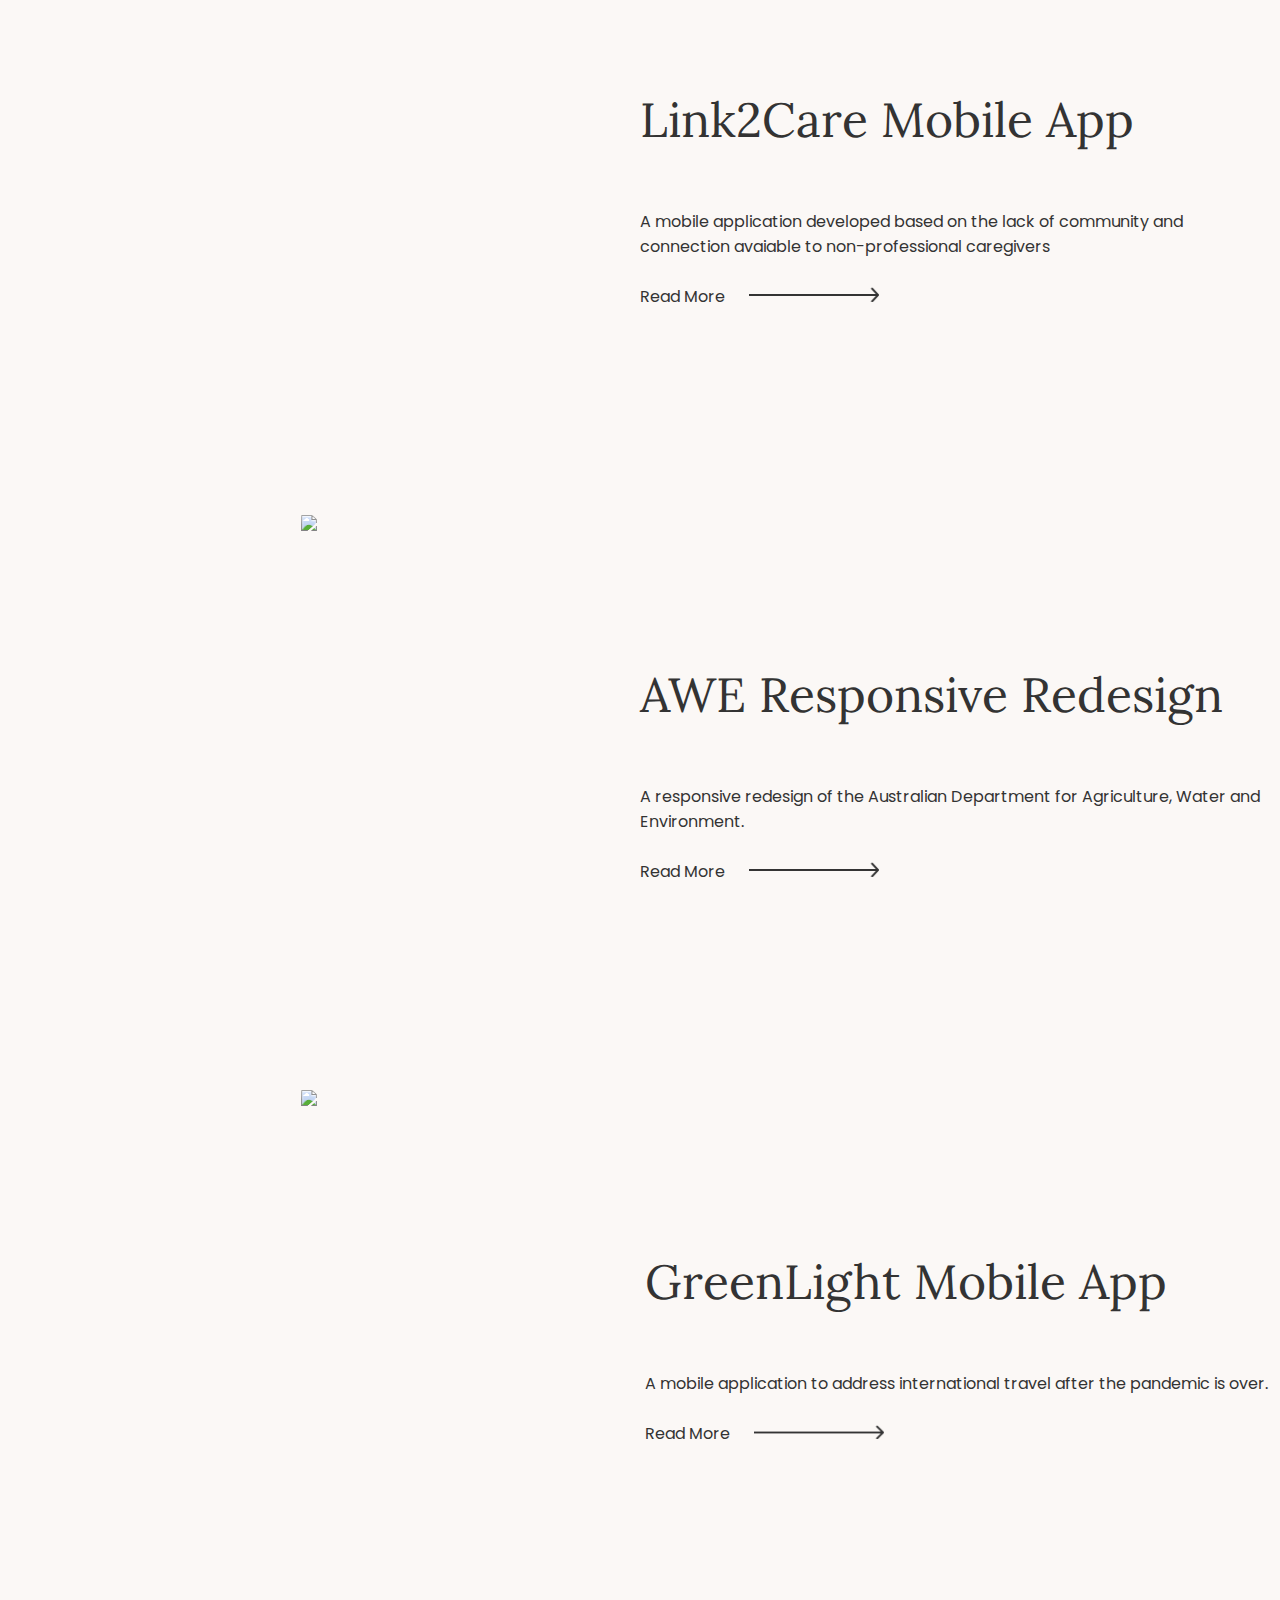
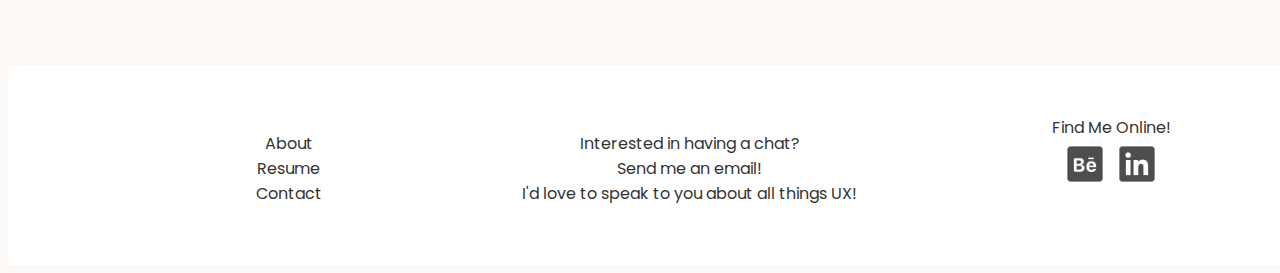
==== commit ae1d47be: "Week 18 v3" ====
--- a/index.html
+++ b/index.html
@@ -34,9 +34,12 @@
     <div>
         <img id="photo" src="images/Group 1655.svg";>
         
-        </div></div>
+        </div>
+    </div>
+    
         </header>
  <a id="workNav"> <p>...</p> </a>
+ 
 
 
 <div class="casestudyGrid">
@@ -97,7 +100,7 @@
 <section>
   <div class="footerGrid">
       <div class="message">
-          <p>Interested in having a chat?<br> Send me an <a href="#">email</a><br> I'd love to speak to you about all things UX! <p>
+          <p>Interested in having a chat?<br> Send me an <a href="#">email</a>!<br> I'd love to speak to you about all things UX! <p>
       </div>
       <div class="links">
       <ul>
--- a/css/style.css
+++ b/css/style.css
@@ -8,8 +8,6 @@
     font-weight: normal;
 
 }
-
-    
 
 
 header {
@@ -49,6 +47,7 @@
 #intro {
     grid-area: intro;
     margin-left: 50px;
+    margin-right: 20px;
     
 }
 
@@ -60,6 +59,7 @@
     top: 216px;
     padding-left: 100px;
     margin-right: 50px;
+
 }
 
 
@@ -97,7 +97,7 @@
 
 /* TYPOGRAPHY */
 
-p #workNav {
+#workNav {
     color: #FBF8F6;
 }
 
@@ -384,16 +384,32 @@
         margin-left: 20px;
         
     }
-    
+
+    #photo {
+        grid-area: photo;
+        width: 200px;
+        padding-left: 100px;
+    }
+/* MEDIA QUERY TYPOGRAPHY */
+
+    h1{
+        font-size: 28px;
+    }
+
     h2 {
         font-size: 28px;
     }
 
-    #photo {
-        grid-area: photo;
-    
-        width: 200px;
-        padding-left: 100px;
+    h3 {
+        font-size: 28px;
+    }
+
+    p {
+        font-size: 16px;
+    }
+
+    a {
+        font-size: 16px;
     }
 
     /* MEDIA QUERY CASE STUDIES */
@@ -425,12 +441,16 @@
         #casestudyimages {
             border-radius: 7%;}
 
+            #casestudyimages:hover {
+                opacity: 0.9;
+                border-radius: 7%;
+            }
+
         #casestudy1text, #casestudy2text, #casestudy3text, #casestudy4text {
             padding: 40px;
             margin-right: 30px;
             margin-left: 30px;
             max-height: 400px;
-            font-size: x-small;
         
         }
     
@@ -440,15 +460,17 @@
             display: grid;
             margin: 0 auto;
             grid-template-columns: 1fr;
-            grid-template-rows: 50% 50%;
-            grid-row-gap: 10px;
+            grid-template-rows: 1fr 1fr;
+            grid-row-gap: 100px;
             grid-template-areas: "aboutWork" "aboutSkills";
         
         }
         
         .aboutPage {
             margin: 0 auto;
-            max-width: 1000px;
+            max-width: 600px;
+            margin-left: 30px;
+            margin-right: 30px;
             
         }
         
@@ -482,10 +504,44 @@
         }
         
         #artimages1, #artimages2, #artimages3 {
-            padding: 10px;
+            padding: 20%;
             align-items: center;
             justify-content: center;
             height: unset;
             max-width: 300px;
         }
-    }
+
+
+        /* MEDIA QUERY FOOTER */
+    .footerGrid {
+        display: grid;
+        grid-template-columns: 1fr;
+        grid-template-rows: 1fr 1fr 1fr;
+        grid-gap:50px;
+        grid-template-areas: "links" "message" "findmeonline";
+        background-color: #ffffff;
+        padding:50px;
+        margin-top: 100px;
+        max-width: 600px !important;
+        margin-left: 20px;
+        margin-right:20px;
+        list-style: none;
+        text-align: center;
+    }
+
+        .links {
+            grid-area: links;
+        }
+
+        .findmeonline {
+            grid-area: findmeonline;
+        }
+
+        .message {
+            grid-area: message;
+        }
+
+        ul {
+            list-style: none;
+        }
+    }
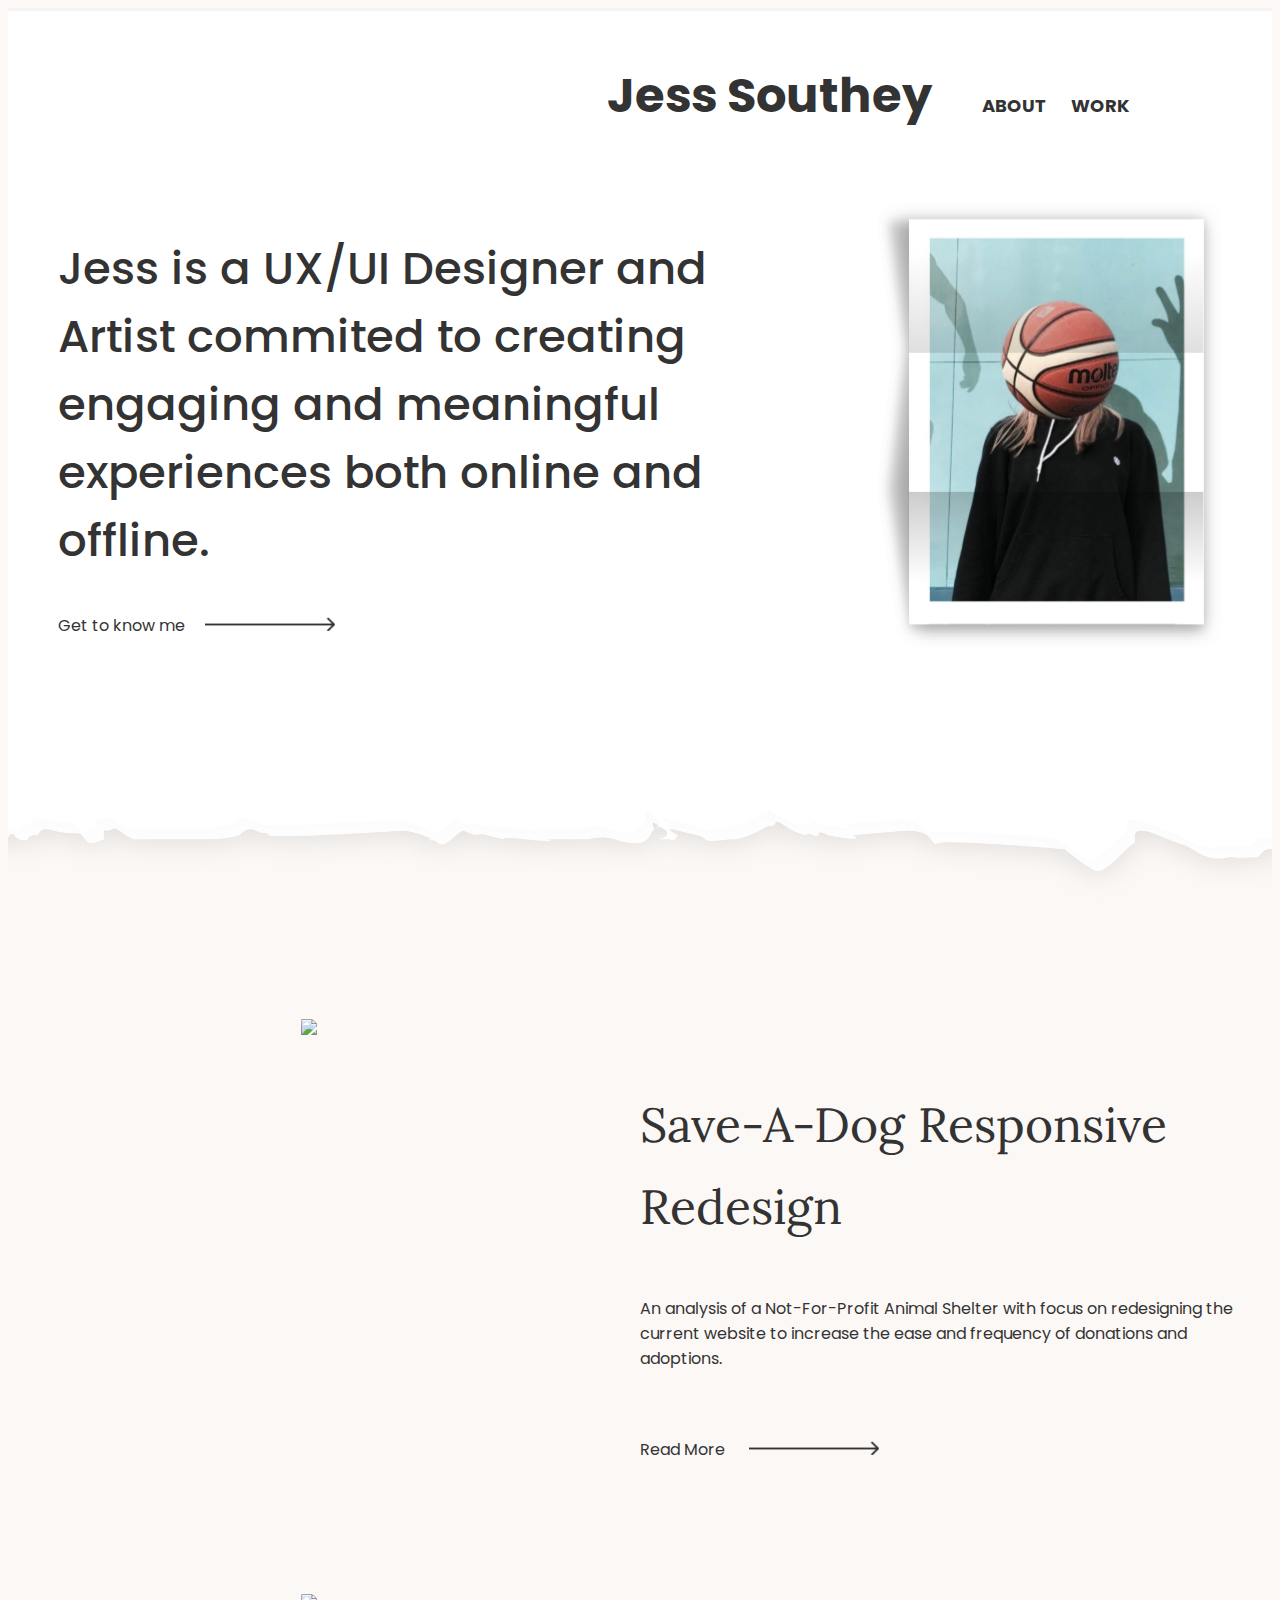
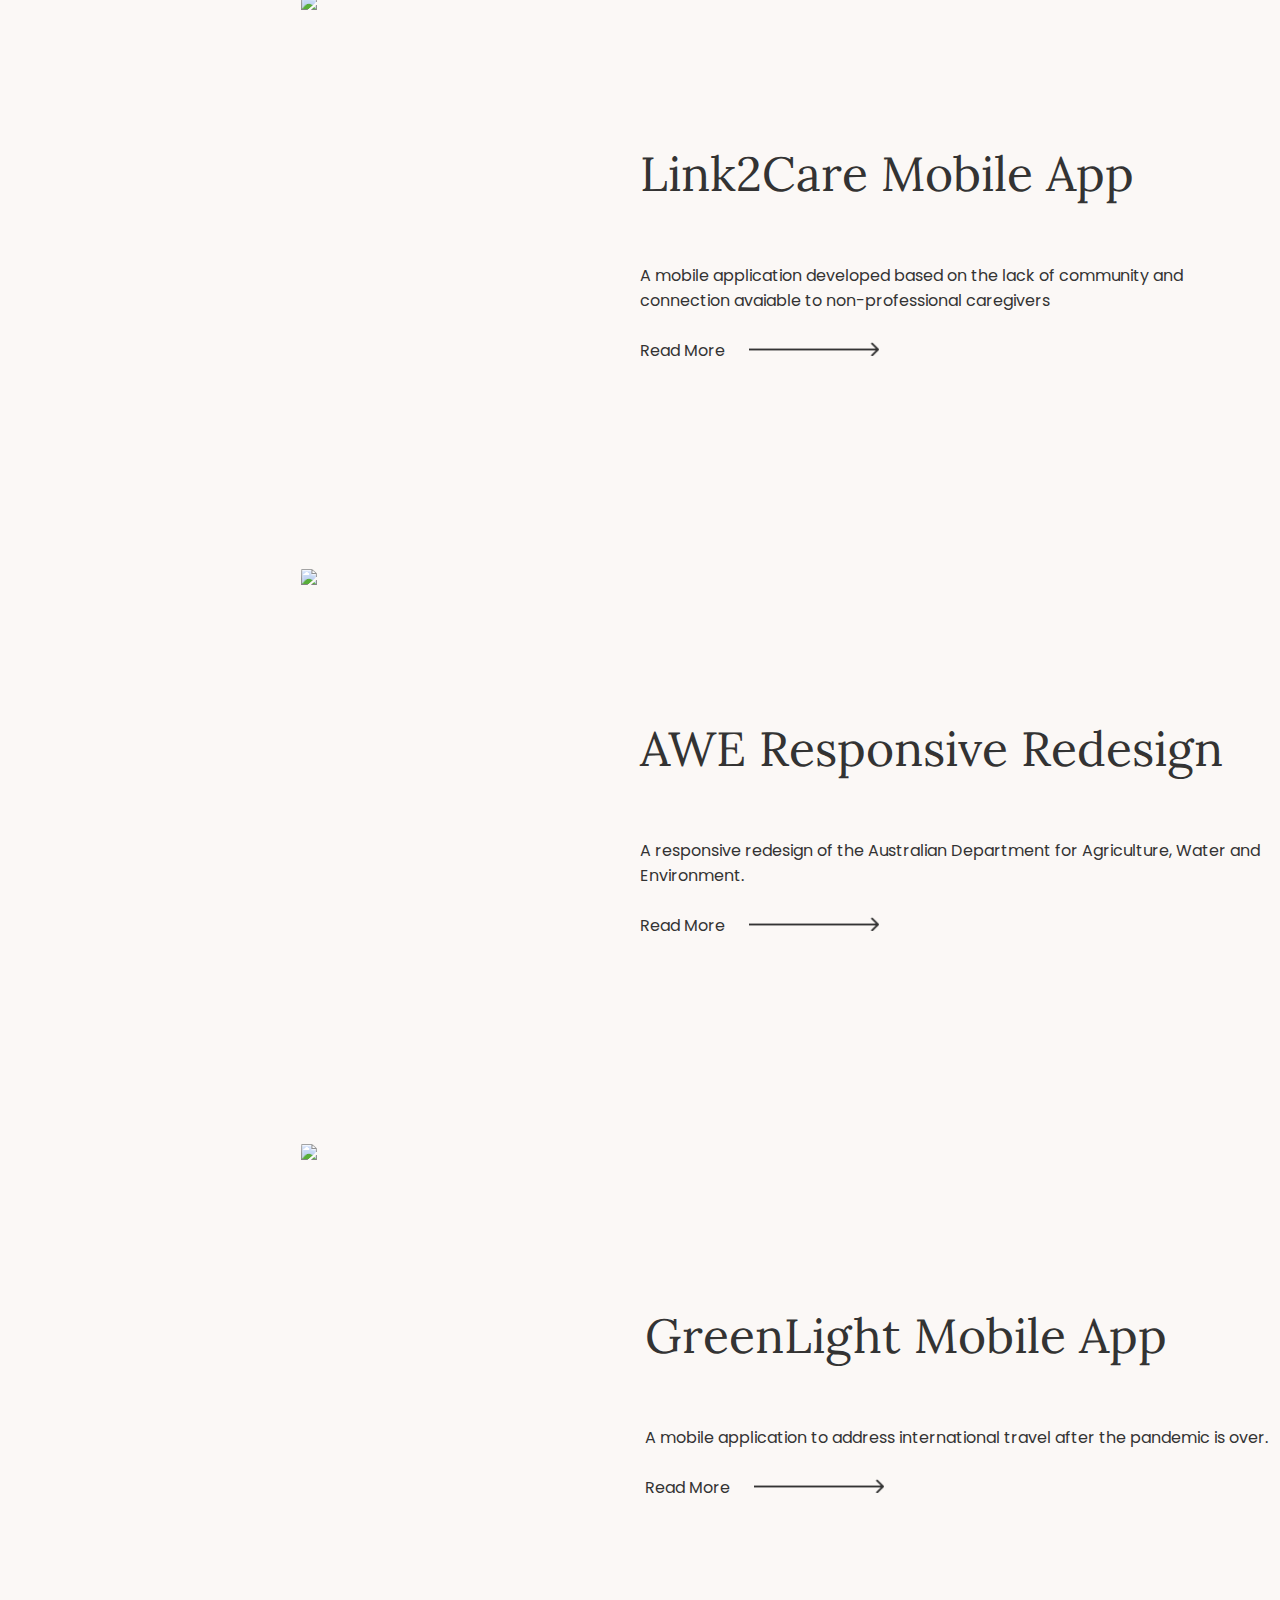
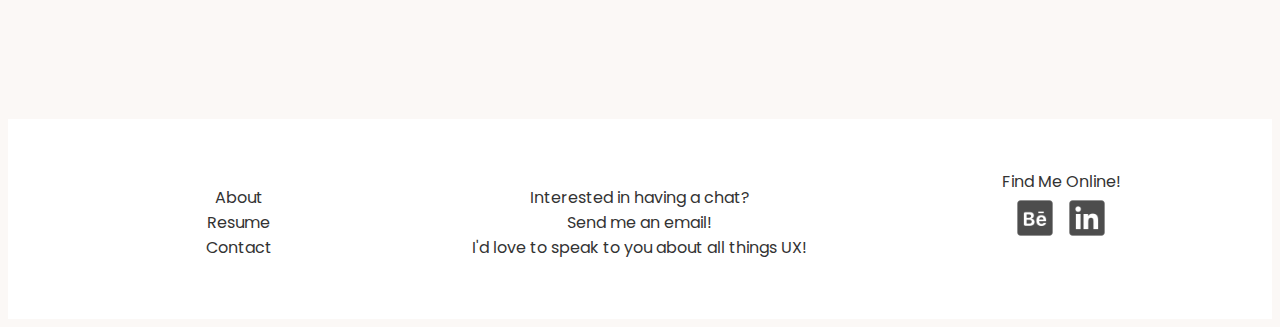
==== commit 59221d8d: "Week 18 update" ====
--- a/index.html
+++ b/index.html
@@ -38,7 +38,7 @@
     </div>
     
         </header>
- <a id="workNav"> <p>...</p> </a>
+ <a id="workNav"> <h5>--</h5> </a>
  
 
 
@@ -98,6 +98,7 @@
 
 
 <section>
+    <div class="footer">
   <div class="footerGrid">
       <div class="message">
           <p>Interested in having a chat?<br> Send me an <a href="#">email</a>!<br> I'd love to speak to you about all things UX! <p>
@@ -114,7 +115,7 @@
                   <img src="images/Behance.png" alt="Behance" width=48px>
               </a>
               <a href="#"><img src="images/LinkedIn.png" alt="Behance" width=48px></a></li>
-              
+              </div>
           </div>
       </div>
   </div>
--- a/css/style.css
+++ b/css/style.css
@@ -99,6 +99,7 @@
 
 #workNav {
     color: #FBF8F6;
+    text-align: center;
 }
 
 a{
@@ -238,6 +239,10 @@
 
 
 /* FOOTER */
+
+.footer {
+    width: 100%;
+}
 .footerGrid {
     display: grid;
     grid-template-columns: 1fr 1fr 1fr;
@@ -245,7 +250,7 @@
     grid-template-areas: "links message findmeonline";
     justify-content:space-between;
     background-color: #ffffff;
-    padding:50px;
+    padding:50px 0;
     margin-top: 100px;
     width: 100%;
     vertical-align: top; 
@@ -520,11 +525,10 @@
         grid-gap:50px;
         grid-template-areas: "links" "message" "findmeonline";
         background-color: #ffffff;
-        padding:50px;
+        padding:50px 0;
         margin-top: 100px;
         max-width: 600px !important;
-        margin-left: 20px;
-        margin-right:20px;
+       
         list-style: none;
         text-align: center;
     }
